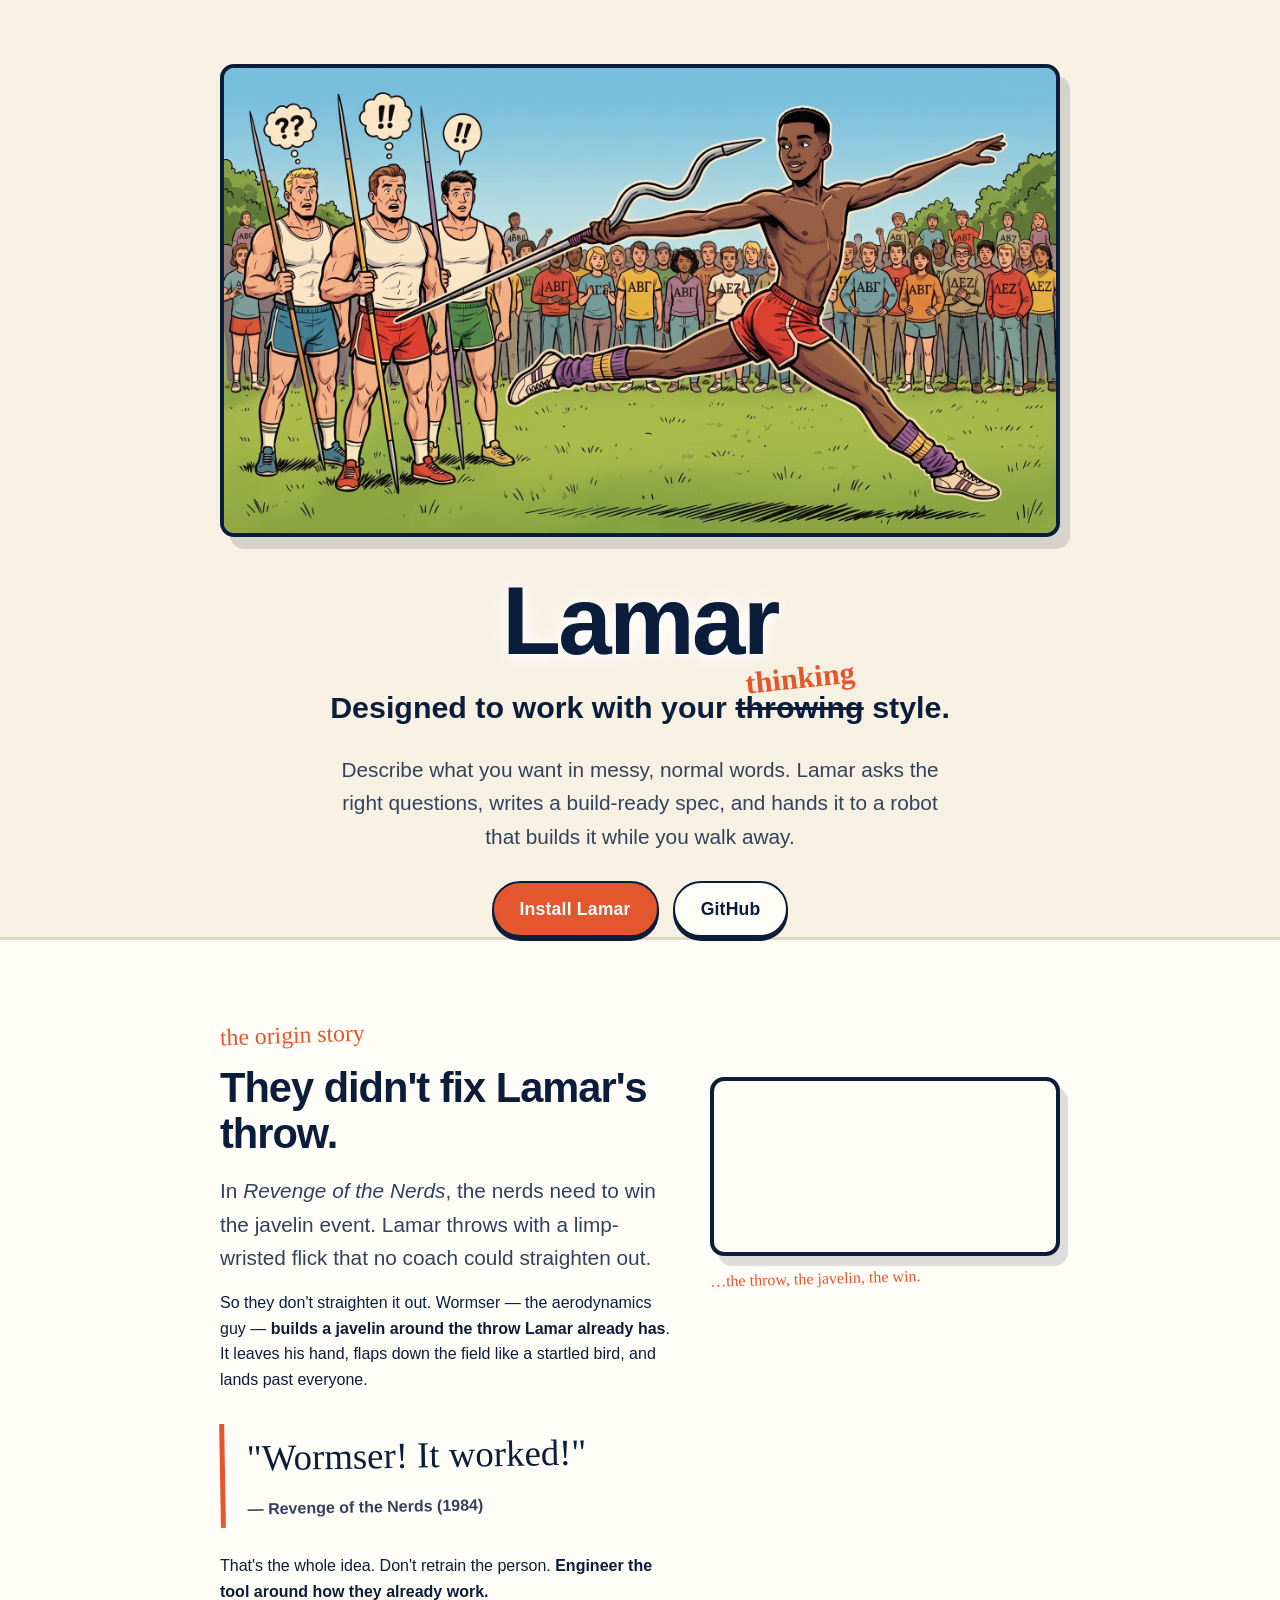
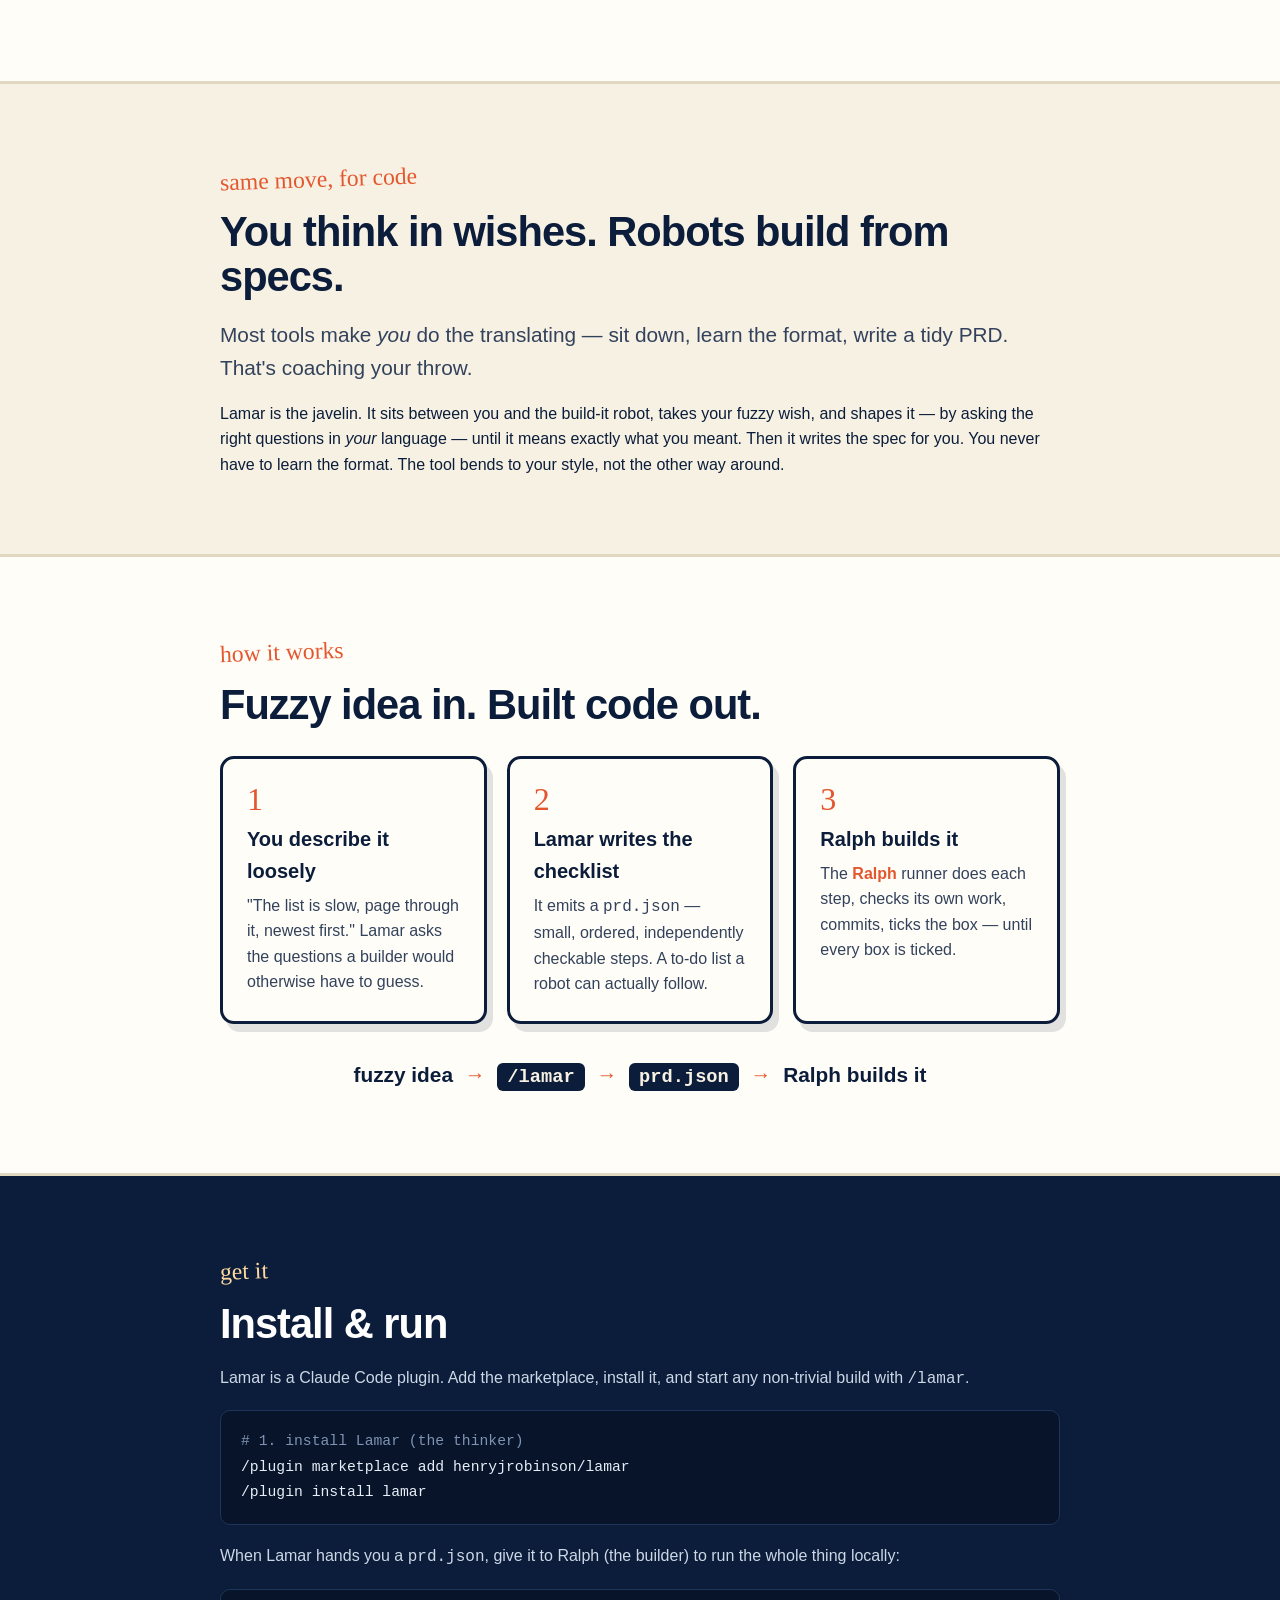
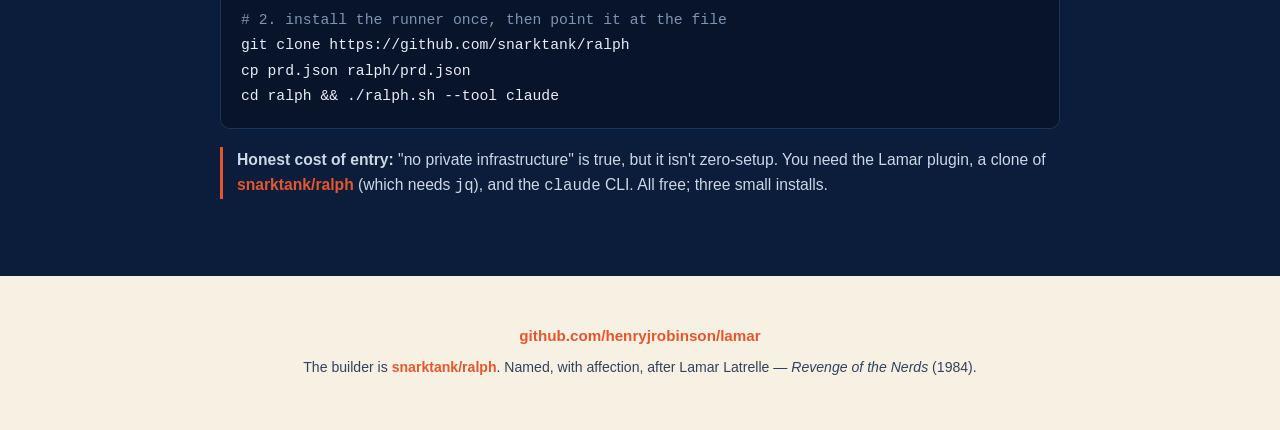
==== index.html @ 74946054 "feat: explainer site — one-page Revenge of the Nerds homage Static index.html + style.css at repo ro" ====
<!doctype html>
<html lang="en">
<head>
  <meta charset="utf-8">
  <meta name="viewport" content="width=device-width, initial-scale=1">
  <title>Lamar — designed to work with your thinking style</title>
  <meta name="description" content="Lamar is an interview-driven spec tool. It shapes the spec around how you think, then hands a build-ready prd.json to the Ralph autonomous runner. They didn't teach Lamar to throw — they built a javelin for how he already threw.">
  <link rel="icon" type="image/png" sizes="512x512" href="assets/brand/favicon-512.png">
  <link rel="icon" type="image/png" sizes="64x64" href="assets/brand/favicon-64.png">
  <meta property="og:title" content="Lamar — designed to work with your thinking style">
  <meta property="og:description" content="Fuzzy idea in, built code out. Lamar shapes the spec around how you think, then hands it to Ralph to build.">
  <meta property="og:image" content="assets/brand/repo-card-1280x640.png">
  <meta property="og:type" content="website">
  <link rel="stylesheet" href="style.css">
</head>
<body>

  <!-- ===== Hero ===== -->
  <header class="hero">
    <div class="wrap">
      <div class="hero-panel">
        <img src="assets/brand/hero-16x9-clean.png" alt="Comic illustration: a track athlete mid-leap having just thrown a javelin that bends into a wavy flight path, while baffled muscle-bound jocks look on.">
      </div>
      <div class="wordmark">Lamar</div>
      <p class="tagline">Designed to work with your
        <span class="fix"><span class="hw">thinking</span><span class="old">throwing</span></span> style.
      </p>
      <p class="lead">Describe what you want in messy, normal words. Lamar asks the right
        questions, writes a build-ready spec, and hands it to a robot that builds it while
        you walk away.</p>
      <div class="btn-row">
        <a class="btn btn-primary" href="#install">Install Lamar</a>
        <a class="btn btn-ghost" href="https://github.com/henryjrobinson/lamar">GitHub</a>
      </div>
    </div>
  </header>

  <!-- ===== The story ===== -->
  <section class="story">
    <div class="wrap">
      <span class="section-label">the origin story</span>
      <div class="story-grid">
        <div>
          <h2>They didn't fix Lamar's throw.</h2>
          <p class="lead">In <em>Revenge of the Nerds</em>, the nerds need to win the javelin
            event. Lamar throws with a limp-wristed flick that no coach could straighten out.</p>
          <p>So they don't straighten it out. Wormser — the aerodynamics guy — <strong>builds a
            javelin around the throw Lamar already has</strong>. It leaves his hand, flaps down
            the field like a startled bird, and lands past everyone.</p>
          <blockquote class="pullquote">
            "Wormser! It worked!"
            <cite>— Revenge of the Nerds (1984)</cite>
          </blockquote>
          <p>That's the whole idea. Don't retrain the person. <strong>Engineer the tool around
            how they already work.</strong></p>
        </div>
        <div>
          <div class="video-panel">
            <video src="assets/brand/promo-video.mp4" autoplay muted loop playsinline></video>
          </div>
          <span class="video-cap">…the throw, the javelin, the win.</span>
        </div>
      </div>
    </div>
  </section>

  <!-- ===== Same move, for code ===== -->
  <section>
    <div class="wrap">
      <span class="section-label">same move, for code</span>
      <h2>You think in wishes. Robots build from specs.</h2>
      <p class="lead">Most tools make <em>you</em> do the translating — sit down, learn the
        format, write a tidy PRD. That's coaching your throw.</p>
      <p>Lamar is the javelin. It sits between you and the build-it robot, takes your fuzzy
        wish, and shapes it — by asking the right questions in <em>your</em> language — until
        it means exactly what you meant. Then it writes the spec for you. You never have to
        learn the format. The tool bends to your style, not the other way around.</p>
    </div>
  </section>

  <!-- ===== How it works ===== -->
  <section class="story">
    <div class="wrap">
      <span class="section-label">how it works</span>
      <h2>Fuzzy idea in. Built code out.</h2>
      <div class="cards">
        <div class="card">
          <span class="num">1</span>
          <h3>You describe it loosely</h3>
          <p>"The list is slow, page through it, newest first." Lamar asks the questions a
            builder would otherwise have to guess.</p>
        </div>
        <div class="card">
          <span class="num">2</span>
          <h3>Lamar writes the checklist</h3>
          <p>It emits a <code>prd.json</code> — small, ordered, independently checkable steps.
            A to-do list a robot can actually follow.</p>
        </div>
        <div class="card">
          <span class="num">3</span>
          <h3>Ralph builds it</h3>
          <p>The <a href="https://github.com/snarktank/ralph">Ralph</a> runner does each step,
            checks its own work, commits, ticks the box — until every box is ticked.</p>
        </div>
      </div>
      <p class="flow">
        fuzzy idea <span class="arrow">→</span> <code>/lamar</code>
        <span class="arrow">→</span> <code>prd.json</code>
        <span class="arrow">→</span> Ralph builds it
      </p>
    </div>
  </section>

  <!-- ===== Install ===== -->
  <section class="install" id="install">
    <div class="wrap">
      <span class="section-label">get it</span>
      <h2>Install &amp; run</h2>
      <p>Lamar is a Claude Code plugin. Add the marketplace, install it, and start any
        non-trivial build with <code>/lamar</code>.</p>
      <pre><code><span class="cmt"># 1. install Lamar (the thinker)</span>
/plugin marketplace add henryjrobinson/lamar
/plugin install lamar</code></pre>
      <p>When Lamar hands you a <code>prd.json</code>, give it to Ralph (the builder) to run
        the whole thing locally:</p>
      <pre><code><span class="cmt"># 2. install the runner once, then point it at the file</span>
git clone https://github.com/snarktank/ralph
cp prd.json ralph/prd.json
cd ralph &amp;&amp; ./ralph.sh --tool claude</code></pre>
      <p class="cost"><strong>Honest cost of entry:</strong> "no private infrastructure" is
        true, but it isn't zero-setup. You need the Lamar plugin, a clone of
        <a href="https://github.com/snarktank/ralph">snarktank/ralph</a> (which needs
        <code>jq</code>), and the <code>claude</code> CLI. All free; three small installs.</p>
    </div>
  </section>

  <!-- ===== Footer ===== -->
  <footer>
    <div class="wrap">
      <p><a href="https://github.com/henryjrobinson/lamar">github.com/henryjrobinson/lamar</a></p>
      <p class="small">The builder is <a href="https://github.com/snarktank/ralph">snarktank/ralph</a>.
        Named, with affection, after Lamar Latrelle — <em>Revenge of the Nerds</em> (1984).</p>
    </div>
  </footer>

</body>
</html>
---- style.css ----
/* Lamar explainer site — brand palette from assets/brand/BRAND.md + brand-card.html */

:root {
  --ink: #0b1d3a;            /* navy wordmark/text */
  --ink-soft: #33425c;
  --paper: #f7f1e3;          /* comic-paper cream */
  --paper-2: #fffdf7;        /* card surface */
  --accent: #e4572e;         /* comic red-orange — CTAs, links */
  --accent-dark: #c1431f;
  --line: #e2d8c2;
  --halo: 0 2px 16px rgba(255, 255, 255, .95), 0 1px 0 #fff, 0 0 22px rgba(255, 255, 255, .9);
  --hand: "Bradley Hand", "Marker Felt", "Noteworthy", cursive;
  --sans: "Helvetica Neue", Arial, sans-serif;
  --maxw: 880px;
}

*, *::before, *::after { margin: 0; padding: 0; box-sizing: border-box; }

html { scroll-behavior: smooth; }

body {
  font-family: var(--sans);
  font-size: 16px;
  line-height: 1.6;
  color: var(--ink);
  background: var(--paper);
  -webkit-font-smoothing: antialiased;
}

.wrap { width: 100%; max-width: var(--maxw); margin: 0 auto; padding: 0 20px; }

a { color: var(--accent); text-decoration: none; font-weight: 600; }
a:hover { color: var(--accent-dark); text-decoration: underline; }

/* ---- Buttons ---- */
.btn {
  display: inline-flex;
  align-items: center;
  justify-content: center;
  min-height: 48px;
  padding: 12px 26px;
  border-radius: 999px;
  font-weight: 800;
  font-size: clamp(1rem, 0.95rem + 0.3vw, 1.1rem);
  letter-spacing: .2px;
  text-decoration: none;
  border: 2.5px solid var(--ink);
  transition: transform .08s ease, box-shadow .12s ease;
}
.btn:hover { text-decoration: none; transform: translateY(-2px); }
.btn-primary { background: var(--accent); color: #fff; box-shadow: 0 4px 0 var(--ink); }
.btn-primary:hover { color: #fff; box-shadow: 0 6px 0 var(--ink); }
.btn-ghost { background: var(--paper-2); color: var(--ink); box-shadow: 0 4px 0 var(--ink); }
.btn-ghost:hover { color: var(--ink); box-shadow: 0 6px 0 var(--ink); }
.btn-row { display: flex; flex-wrap: wrap; gap: 14px; justify-content: center; }

/* ---- Section rhythm ---- */
section { padding: clamp(48px, 6vw, 88px) 0; }
.section-label {
  font-family: var(--hand);
  font-size: clamp(1.1rem, 1rem + 0.6vw, 1.5rem);
  color: var(--accent);
  transform: rotate(-2deg);
  display: inline-block;
  margin-bottom: 10px;
}
h2 {
  font-size: clamp(1.7rem, 1.3rem + 2vw, 2.6rem);
  font-weight: 800;
  letter-spacing: -1px;
  line-height: 1.1;
  margin-bottom: 18px;
}
p.lead { font-size: clamp(1.05rem, 1rem + 0.5vw, 1.3rem); color: var(--ink-soft); }
section p + p { margin-top: 1em; }

/* ---- Hero ---- */
.hero { text-align: center; padding-top: clamp(36px, 5vw, 64px); }
.hero-panel {
  border: 4px solid var(--ink);
  border-radius: 14px;
  overflow: hidden;
  box-shadow: 10px 12px 0 rgba(11, 29, 58, .14);
  background: #cfe3c6;
  margin-bottom: clamp(22px, 3vw, 36px);
}
.hero-panel img { display: block; width: 100%; height: auto; }
.wordmark {
  font-size: clamp(3.2rem, 2rem + 9vw, 6rem);
  font-weight: 800;
  letter-spacing: -2.5px;
  line-height: 1;
  color: var(--ink);
  text-shadow: var(--halo);
}
.tagline {
  font-size: clamp(1.15rem, 1rem + 1.4vw, 1.9rem);
  font-weight: 600;
  margin-top: 14px;
}
.fix { position: relative; display: inline-block; }
.fix .old { text-decoration: line-through; text-decoration-thickness: 3px; text-decoration-color: var(--ink); }
.fix .hw {
  position: absolute; left: 50%; top: -0.95em;
  transform: translateX(-50%) rotate(-6deg);
  font-family: var(--hand); font-weight: 700; white-space: nowrap; color: var(--accent);
}
.hero .lead { max-width: 620px; margin: 22px auto 28px; }

/* ---- The story ---- */
.story { background: var(--paper-2); border-top: 3px solid var(--line); border-bottom: 3px solid var(--line); }
.pullquote {
  font-family: var(--hand);
  font-size: clamp(1.4rem, 1.1rem + 1.8vw, 2.3rem);
  color: var(--ink);
  border-left: 5px solid var(--accent);
  padding: 6px 0 6px 22px;
  margin: 28px 0;
  transform: rotate(-1deg);
}
.pullquote cite { display: block; font-family: var(--sans); font-style: normal; font-size: 1rem; color: var(--ink-soft); margin-top: 8px; font-weight: 600; }
.video-panel {
  border: 4px solid var(--ink);
  border-radius: 14px;
  overflow: hidden;
  box-shadow: 8px 10px 0 rgba(11, 29, 58, .14);
  margin-top: 12px;
  max-width: 620px;
}
.video-panel video { display: block; width: 100%; height: auto; }
.video-cap { font-family: var(--hand); color: var(--accent); margin-top: 10px; transform: rotate(-1.5deg); display: inline-block; }

/* ---- How it works ---- */
.cards { display: grid; grid-template-columns: 1fr; gap: 20px; margin-top: 28px; }
.card {
  background: var(--paper-2);
  border: 3px solid var(--ink);
  border-radius: 14px;
  padding: 24px;
  box-shadow: 6px 8px 0 rgba(11, 29, 58, .12);
}
.card .num {
  font-family: var(--hand); font-size: 2rem; color: var(--accent); line-height: 1; display: block; margin-bottom: 8px;
}
.card h3 { font-size: 1.25rem; font-weight: 800; margin-bottom: 6px; }
.card p { color: var(--ink-soft); }
.flow {
  text-align: center; font-weight: 800; color: var(--ink);
  font-size: clamp(1rem, 0.9rem + 0.7vw, 1.3rem); margin-top: 30px; line-height: 2;
}
.flow code { background: var(--ink); color: var(--paper); padding: 3px 10px; border-radius: 6px; font-size: .9em; }
.flow .arrow { color: var(--accent); padding: 0 6px; }

/* ---- Install ---- */
.install { background: var(--ink); color: var(--paper); }
.install .section-label { color: #ffd9a0; }
.install h2 { color: #fff; }
.install p { color: #cdd7e6; }
pre {
  background: #07142a;
  border: 1px solid #1d3559;
  border-radius: 10px;
  padding: 18px 20px;
  overflow-x: auto;
  margin: 18px 0;
}
pre code { font-family: ui-monospace, "SF Mono", Menlo, Consolas, monospace; font-size: .92rem; color: #e8eef7; line-height: 1.7; }
.cmt { color: #7f93b3; }
.cost { font-size: .98rem; color: #aebbcf; border-left: 3px solid var(--accent); padding-left: 14px; margin-top: 8px; }

/* ---- Footer ---- */
footer { text-align: center; padding: 48px 0 60px; color: var(--ink-soft); font-size: .95rem; }
footer .small { margin-top: 8px; font-size: .88rem; }

/* ---- Tablet+ ---- */
@media (min-width: 720px) {
  .cards { grid-template-columns: repeat(3, 1fr); }
  .story-grid { display: grid; grid-template-columns: 1.3fr 1fr; gap: 36px; align-items: start; }
}
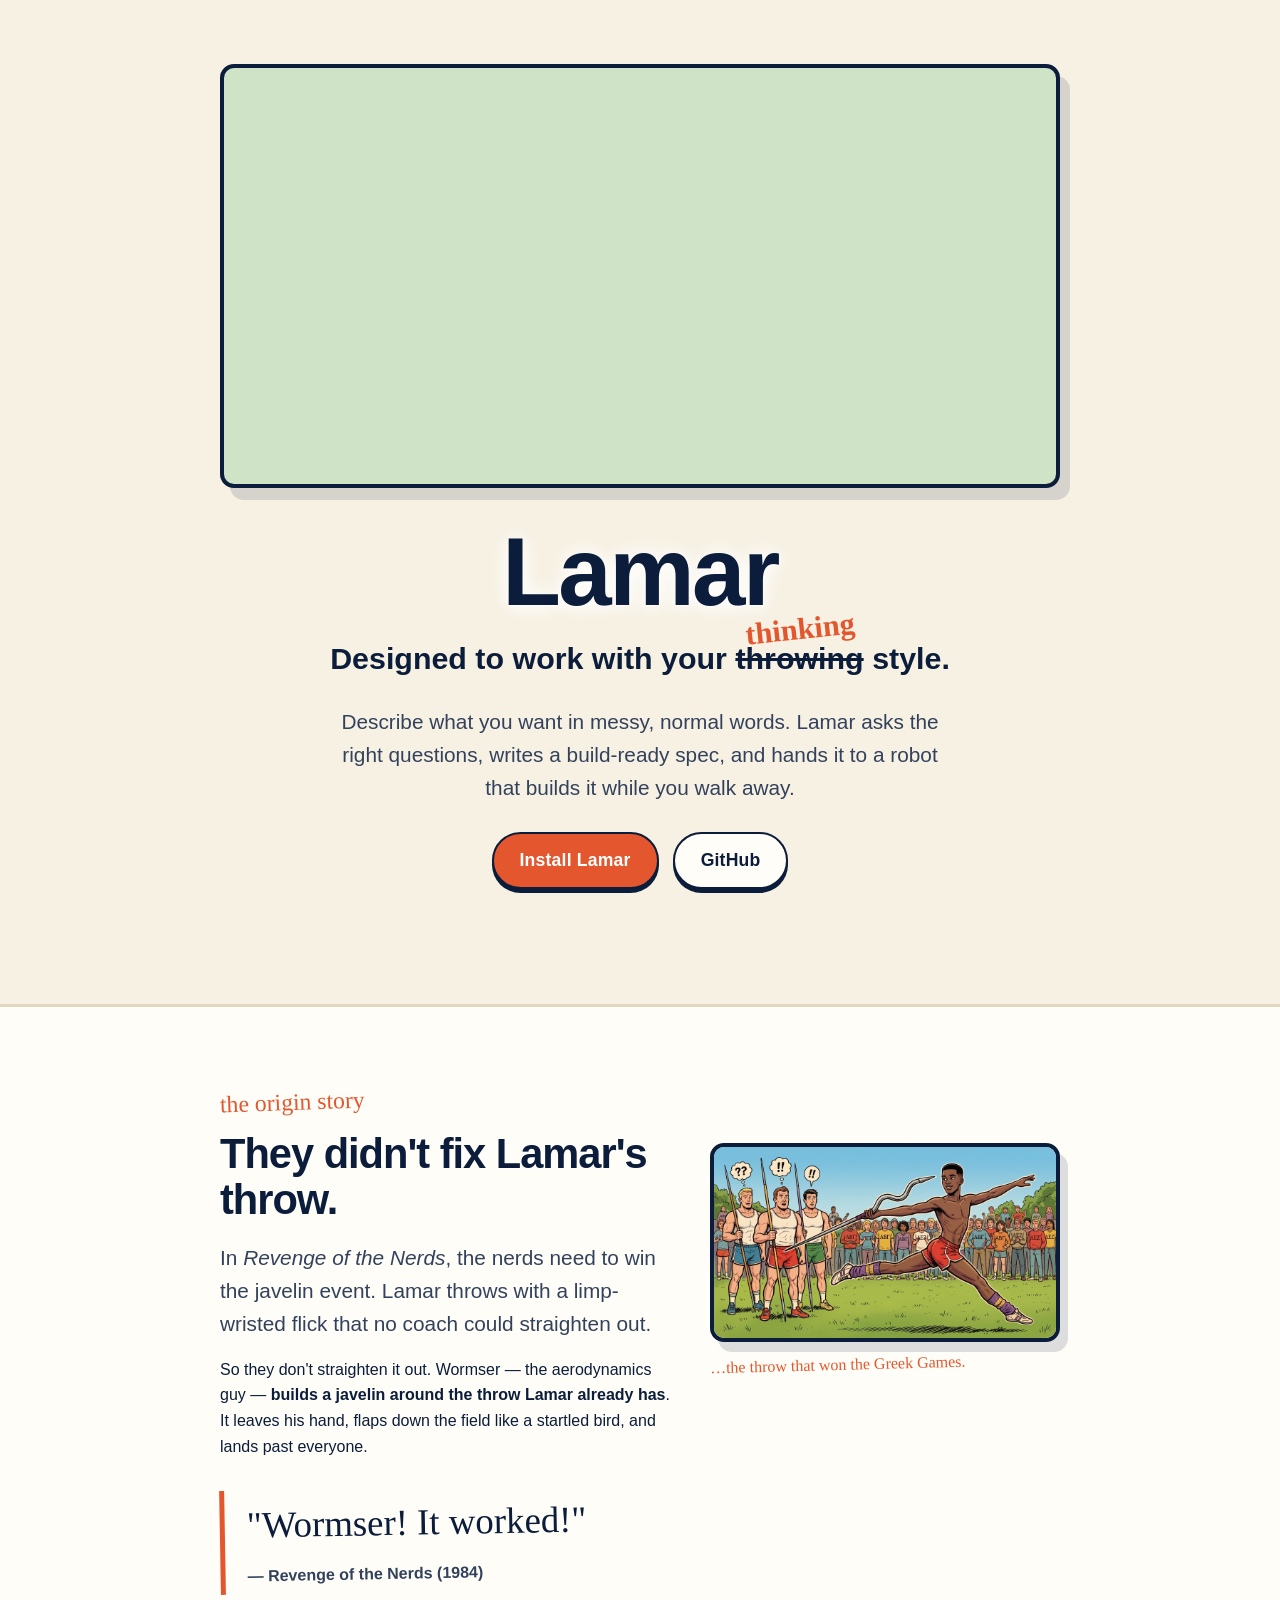
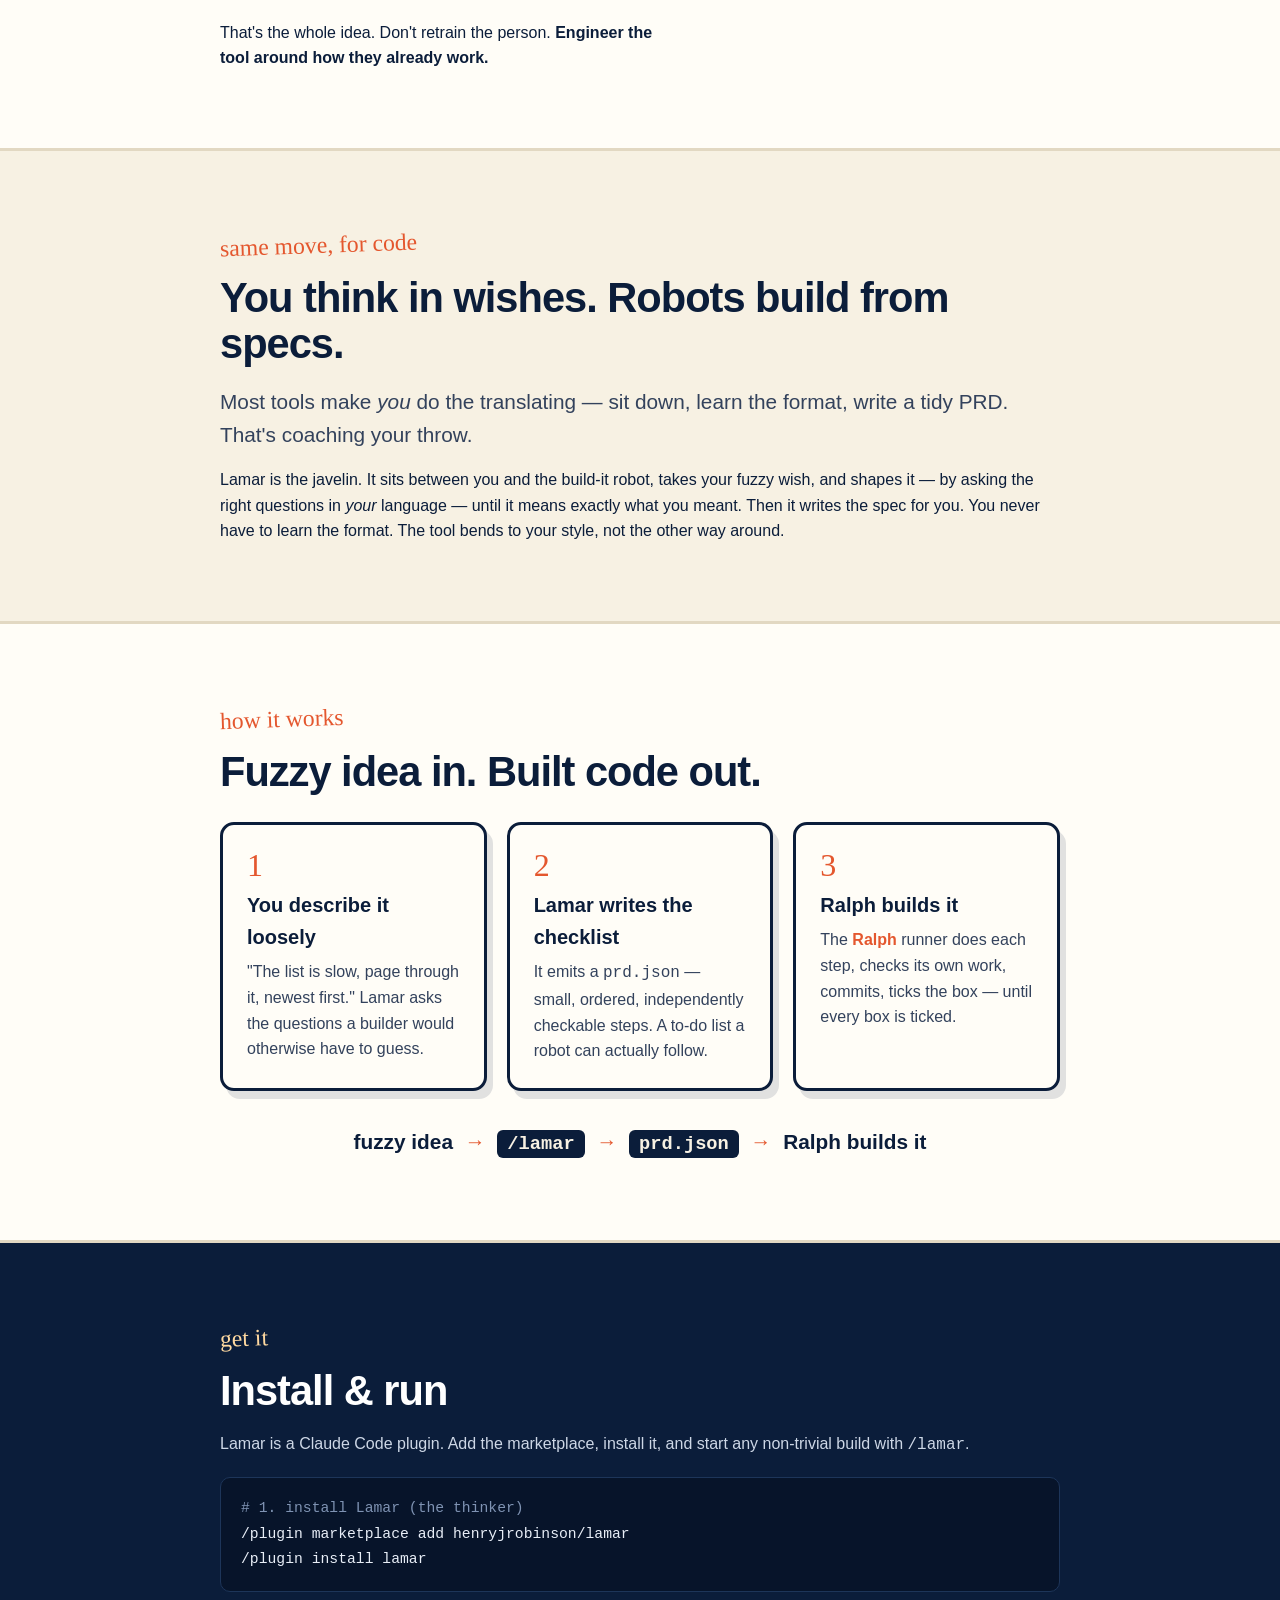
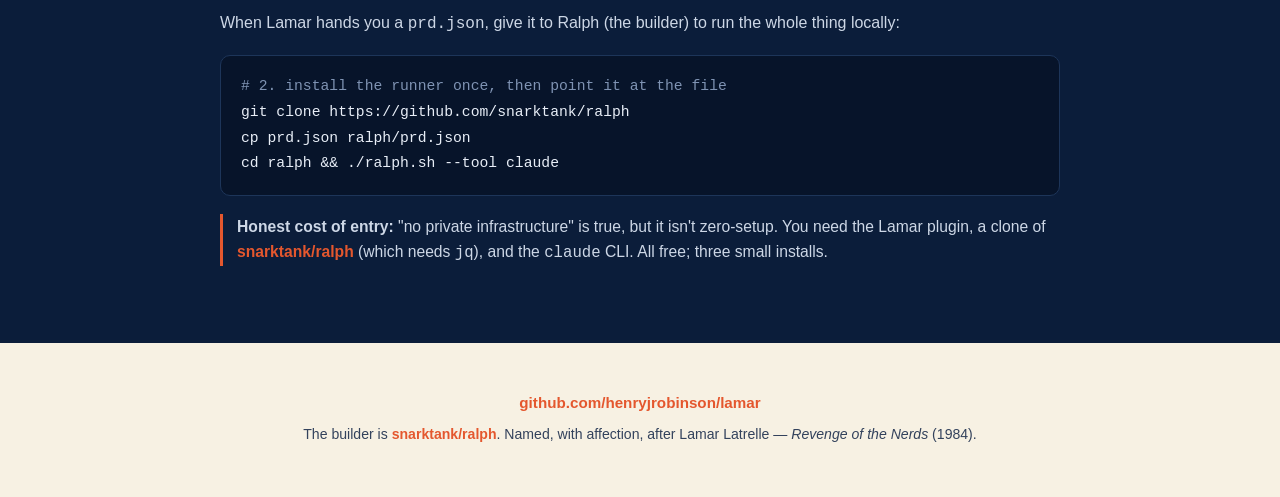
==== commit 89e0751a: "feat(site): promo video as hero; comic moves to story; more hero spacing Per feedback: make the prom" ====
--- a/index.html
+++ b/index.html
@@ -19,7 +19,8 @@
   <header class="hero">
     <div class="wrap">
       <div class="hero-panel">
-        <img src="assets/brand/hero-16x9-clean.png" alt="Comic illustration: a track athlete mid-leap having just thrown a javelin that bends into a wavy flight path, while baffled muscle-bound jocks look on.">
+        <video src="assets/brand/promo-video.mp4" autoplay muted loop playsinline
+               aria-label="Lamar promo: a javelin engineered around the throw, flapping down the field to win."></video>
       </div>
       <div class="wordmark">Lamar</div>
       <p class="tagline">Designed to work with your
@@ -56,9 +57,9 @@
         </div>
         <div>
           <div class="video-panel">
-            <video src="assets/brand/promo-video.mp4" autoplay muted loop playsinline></video>
+            <img src="assets/brand/hero-16x9-clean.png" alt="Comic illustration: a track athlete mid-leap having just thrown a javelin that bends into a wavy flight path, while baffled muscle-bound jocks look on.">
           </div>
-          <span class="video-cap">…the throw, the javelin, the win.</span>
+          <span class="video-cap">…the throw that won the Greek Games.</span>
         </div>
       </div>
     </div>
--- a/style.css
+++ b/style.css
@@ -75,7 +75,7 @@
 section p + p { margin-top: 1em; }
 
 /* ---- Hero ---- */
-.hero { text-align: center; padding-top: clamp(36px, 5vw, 64px); }
+.hero { text-align: center; padding-top: clamp(36px, 5vw, 64px); padding-bottom: clamp(64px, 9vw, 116px); }
 .hero-panel {
   border: 4px solid var(--ink);
   border-radius: 14px;
@@ -84,7 +84,7 @@
   background: #cfe3c6;
   margin-bottom: clamp(22px, 3vw, 36px);
 }
-.hero-panel img { display: block; width: 100%; height: auto; }
+.hero-panel img, .hero-panel video { display: block; width: 100%; height: auto; }
 .wordmark {
   font-size: clamp(3.2rem, 2rem + 9vw, 6rem);
   font-weight: 800;
@@ -127,7 +127,7 @@
   margin-top: 12px;
   max-width: 620px;
 }
-.video-panel video { display: block; width: 100%; height: auto; }
+.video-panel video, .video-panel img { display: block; width: 100%; height: auto; }
 .video-cap { font-family: var(--hand); color: var(--accent); margin-top: 10px; transform: rotate(-1.5deg); display: inline-block; }
 
 /* ---- How it works ---- */
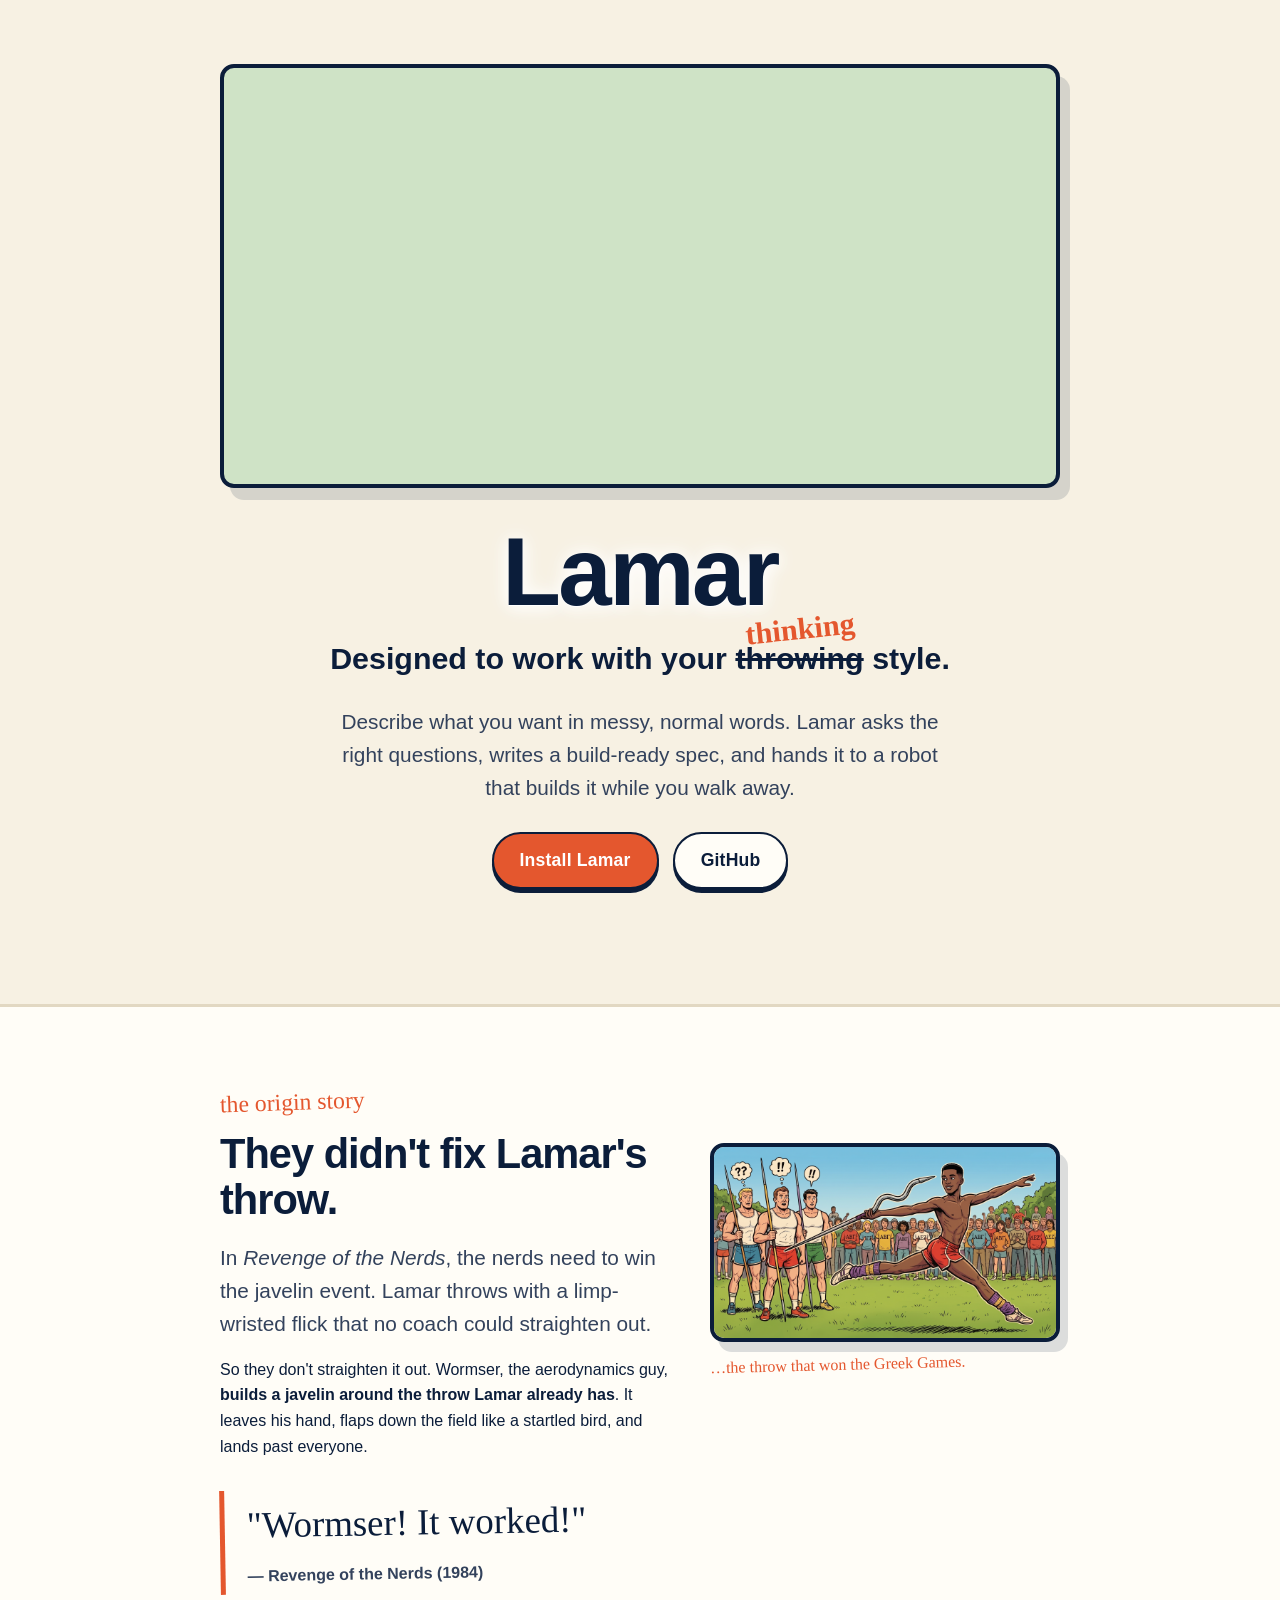
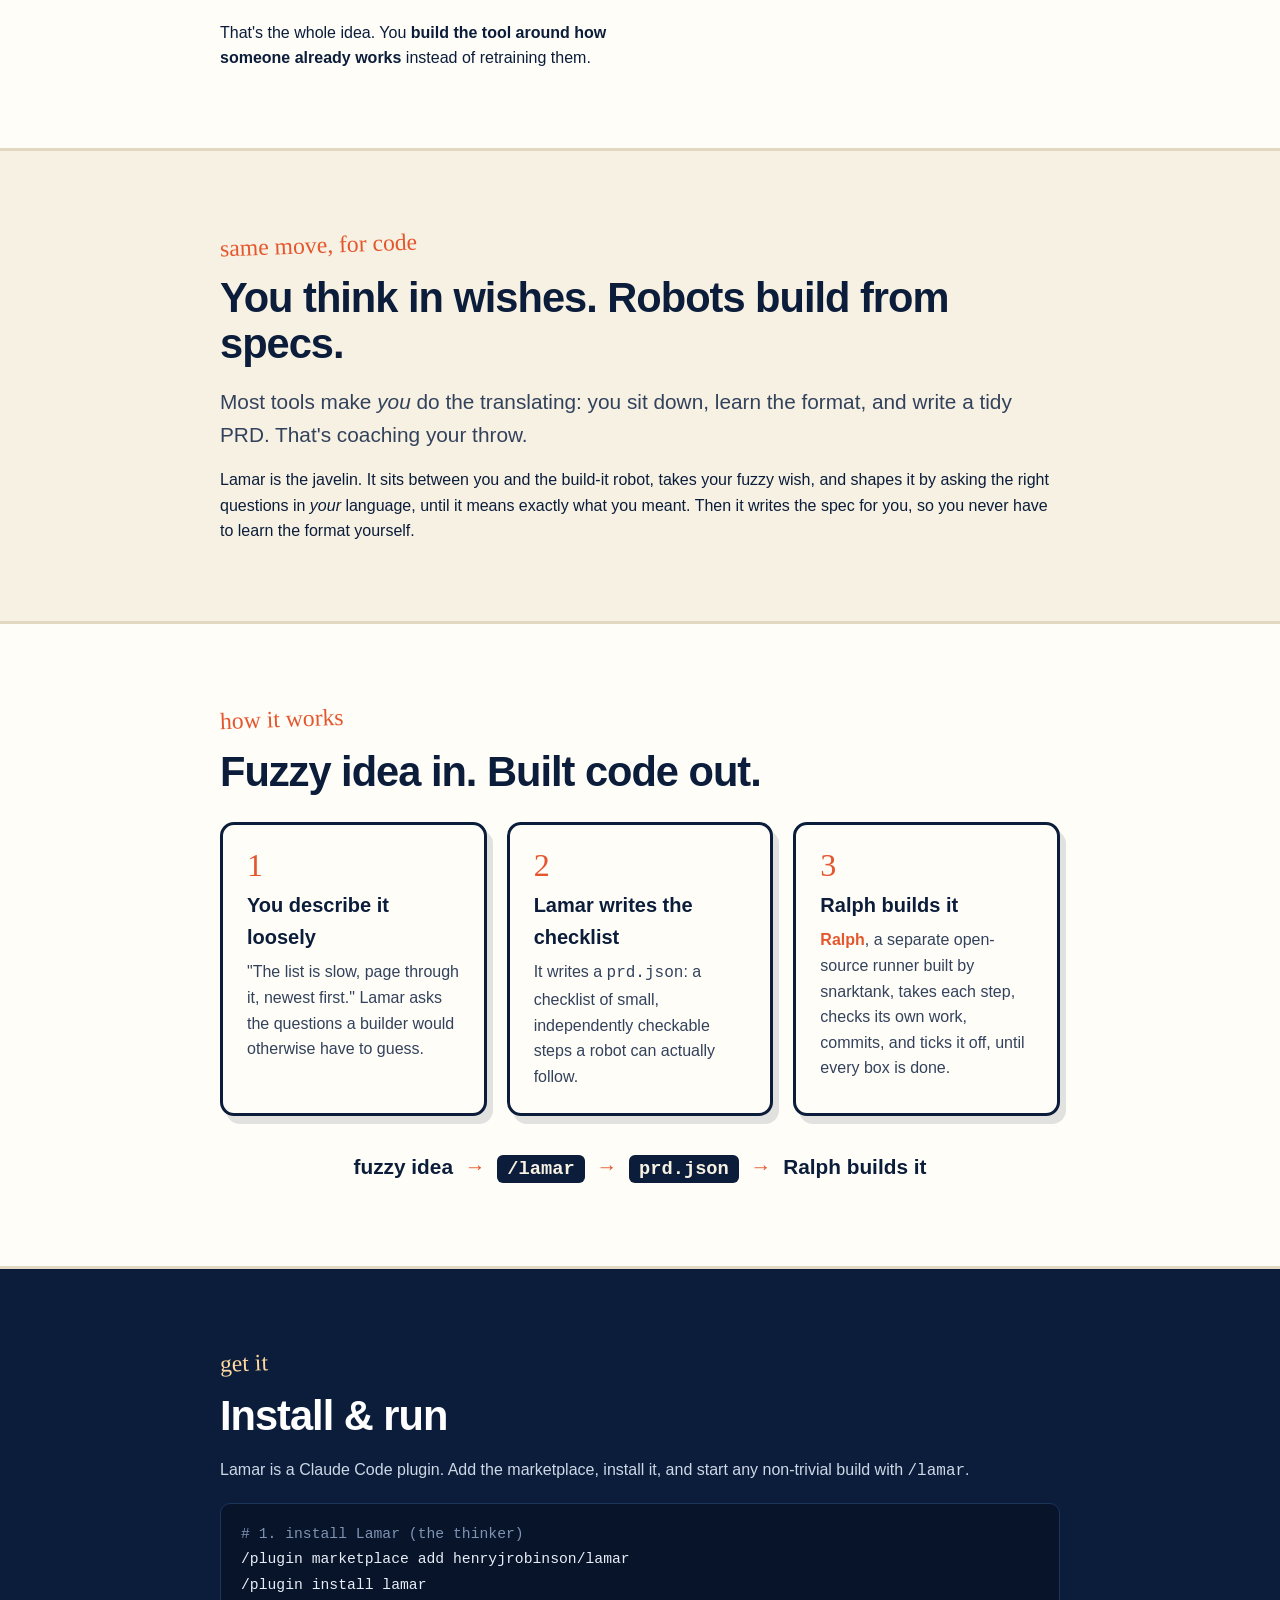
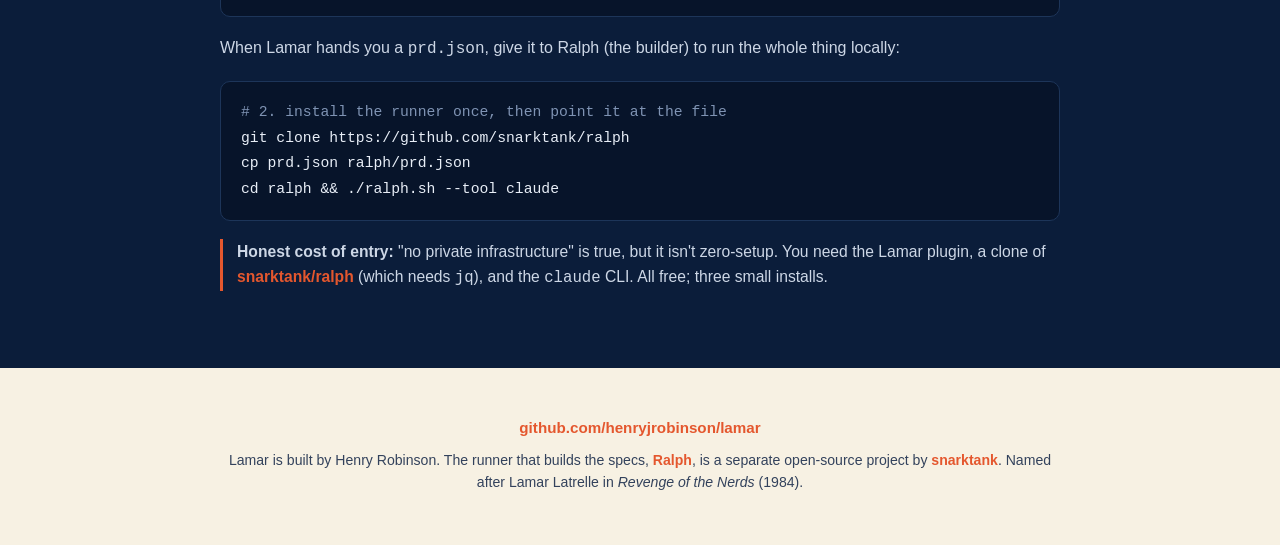
==== commit 0fcc4f94: "copy: stop-slop + humanize pass; clarify Ralph attribution Remove subjectless imperative fragments, " ====
--- a/index.html
+++ b/index.html
@@ -45,15 +45,15 @@
           <h2>They didn't fix Lamar's throw.</h2>
           <p class="lead">In <em>Revenge of the Nerds</em>, the nerds need to win the javelin
             event. Lamar throws with a limp-wristed flick that no coach could straighten out.</p>
-          <p>So they don't straighten it out. Wormser — the aerodynamics guy — <strong>builds a
+          <p>So they don't straighten it out. Wormser, the aerodynamics guy, <strong>builds a
             javelin around the throw Lamar already has</strong>. It leaves his hand, flaps down
             the field like a startled bird, and lands past everyone.</p>
           <blockquote class="pullquote">
             "Wormser! It worked!"
             <cite>— Revenge of the Nerds (1984)</cite>
           </blockquote>
-          <p>That's the whole idea. Don't retrain the person. <strong>Engineer the tool around
-            how they already work.</strong></p>
+          <p>That's the whole idea. You <strong>build the tool around how someone already
+            works</strong> instead of retraining them.</p>
         </div>
         <div>
           <div class="video-panel">
@@ -70,12 +70,12 @@
     <div class="wrap">
       <span class="section-label">same move, for code</span>
       <h2>You think in wishes. Robots build from specs.</h2>
-      <p class="lead">Most tools make <em>you</em> do the translating — sit down, learn the
-        format, write a tidy PRD. That's coaching your throw.</p>
+      <p class="lead">Most tools make <em>you</em> do the translating: you sit down, learn the
+        format, and write a tidy PRD. That's coaching your throw.</p>
       <p>Lamar is the javelin. It sits between you and the build-it robot, takes your fuzzy
-        wish, and shapes it — by asking the right questions in <em>your</em> language — until
-        it means exactly what you meant. Then it writes the spec for you. You never have to
-        learn the format. The tool bends to your style, not the other way around.</p>
+        wish, and shapes it by asking the right questions in <em>your</em> language, until
+        it means exactly what you meant. Then it writes the spec for you, so you never have to
+        learn the format yourself.</p>
     </div>
   </section>
 
@@ -94,14 +94,15 @@
         <div class="card">
           <span class="num">2</span>
           <h3>Lamar writes the checklist</h3>
-          <p>It emits a <code>prd.json</code> — small, ordered, independently checkable steps.
-            A to-do list a robot can actually follow.</p>
+          <p>It writes a <code>prd.json</code>: a checklist of small, independently checkable
+            steps a robot can actually follow.</p>
         </div>
         <div class="card">
           <span class="num">3</span>
           <h3>Ralph builds it</h3>
-          <p>The <a href="https://github.com/snarktank/ralph">Ralph</a> runner does each step,
-            checks its own work, commits, ticks the box — until every box is ticked.</p>
+          <p><a href="https://github.com/snarktank/ralph">Ralph</a>, a separate open-source
+            runner built by snarktank, takes each step, checks its own work, commits, and ticks
+            it off, until every box is done.</p>
         </div>
       </div>
       <p class="flow">
@@ -139,8 +140,10 @@
   <footer>
     <div class="wrap">
       <p><a href="https://github.com/henryjrobinson/lamar">github.com/henryjrobinson/lamar</a></p>
-      <p class="small">The builder is <a href="https://github.com/snarktank/ralph">snarktank/ralph</a>.
-        Named, with affection, after Lamar Latrelle — <em>Revenge of the Nerds</em> (1984).</p>
+      <p class="small">Lamar is built by Henry Robinson. The runner that builds the specs,
+        <a href="https://github.com/snarktank/ralph">Ralph</a>, is a separate open-source
+        project by <a href="https://github.com/snarktank/ralph">snarktank</a>. Named after
+        Lamar Latrelle in <em>Revenge of the Nerds</em> (1984).</p>
     </div>
   </footer>
 
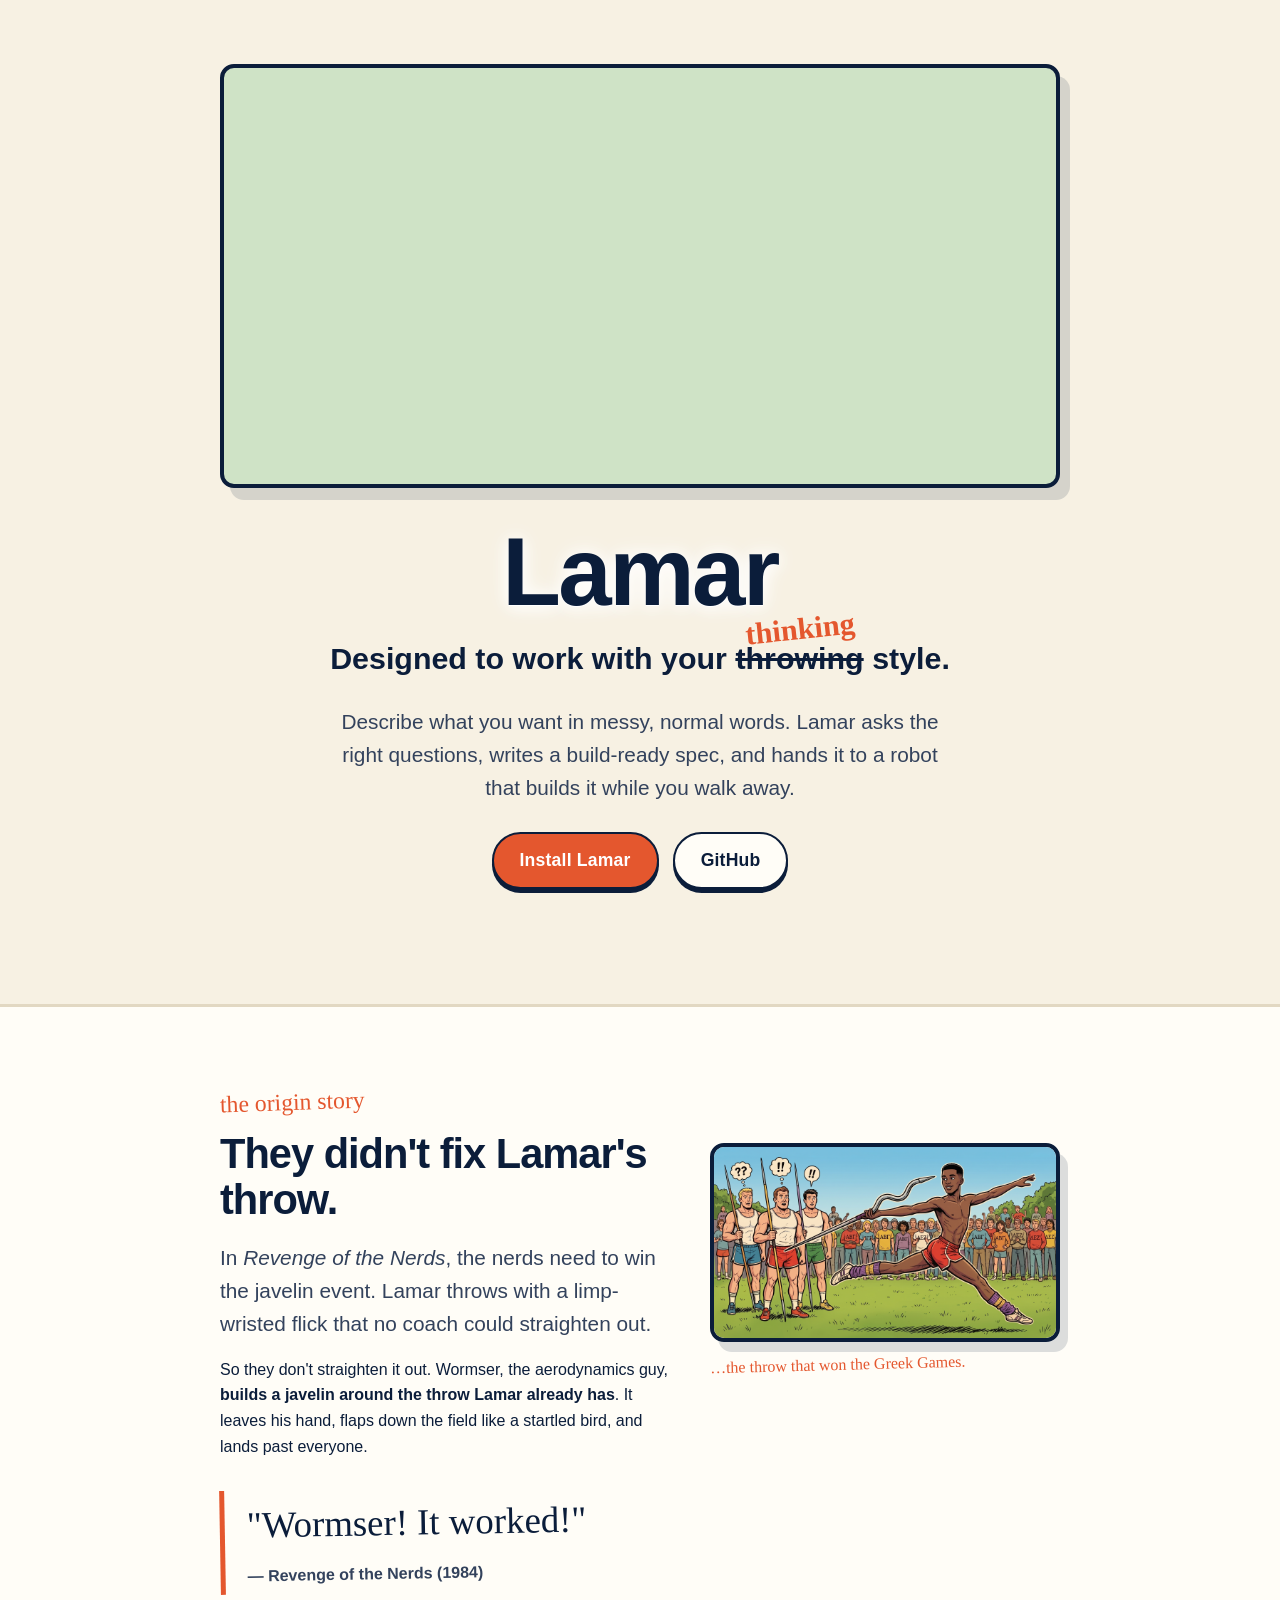
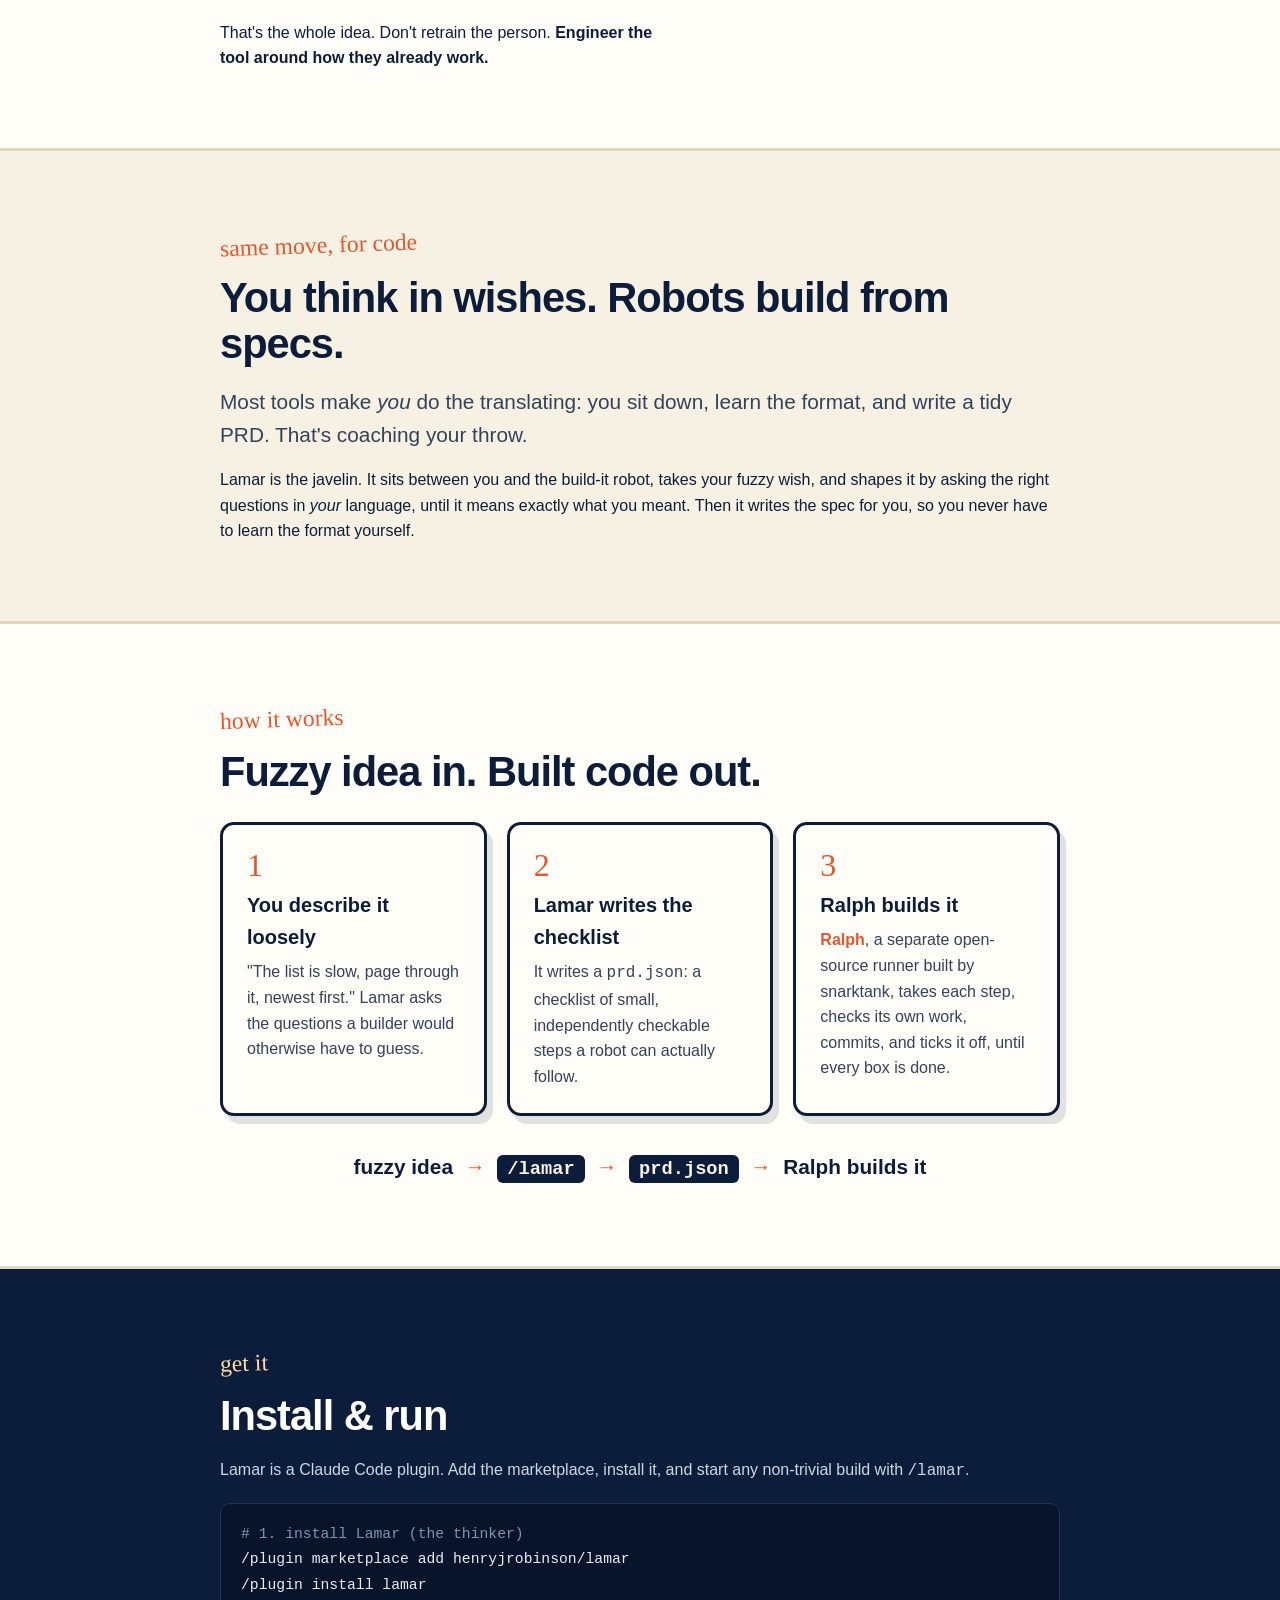
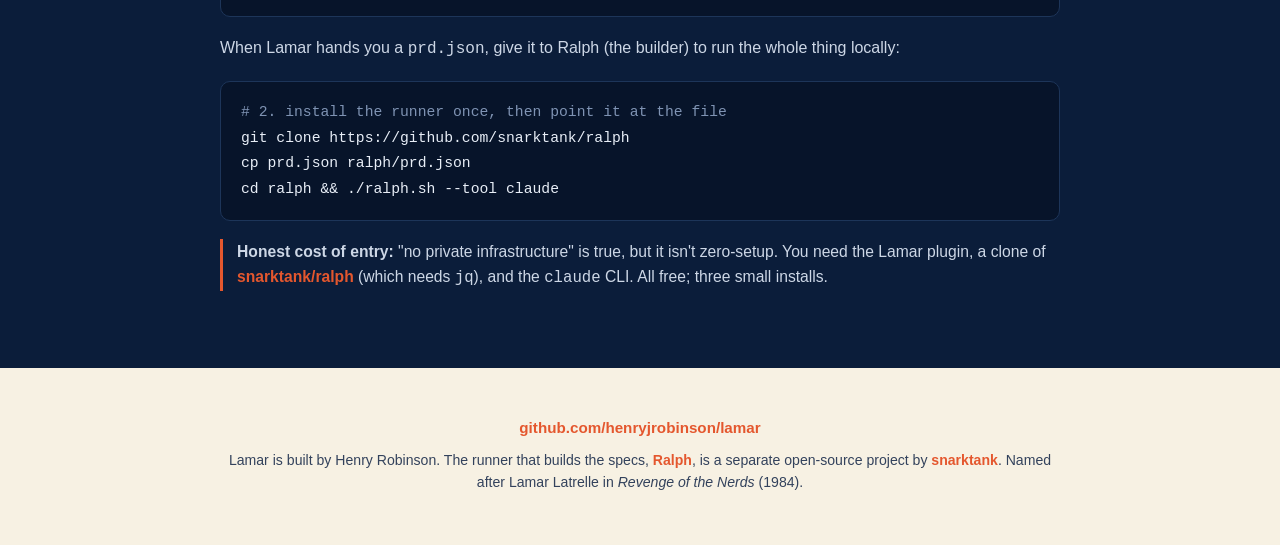
==== commit ddf94c2d: "copy: revert the subjectless-fragment rewrite — original read better" ====
--- a/index.html
+++ b/index.html
@@ -52,8 +52,8 @@
             "Wormser! It worked!"
             <cite>— Revenge of the Nerds (1984)</cite>
           </blockquote>
-          <p>That's the whole idea. You <strong>build the tool around how someone already
-            works</strong> instead of retraining them.</p>
+          <p>That's the whole idea. Don't retrain the person. <strong>Engineer the tool around
+            how they already work.</strong></p>
         </div>
         <div>
           <div class="video-panel">
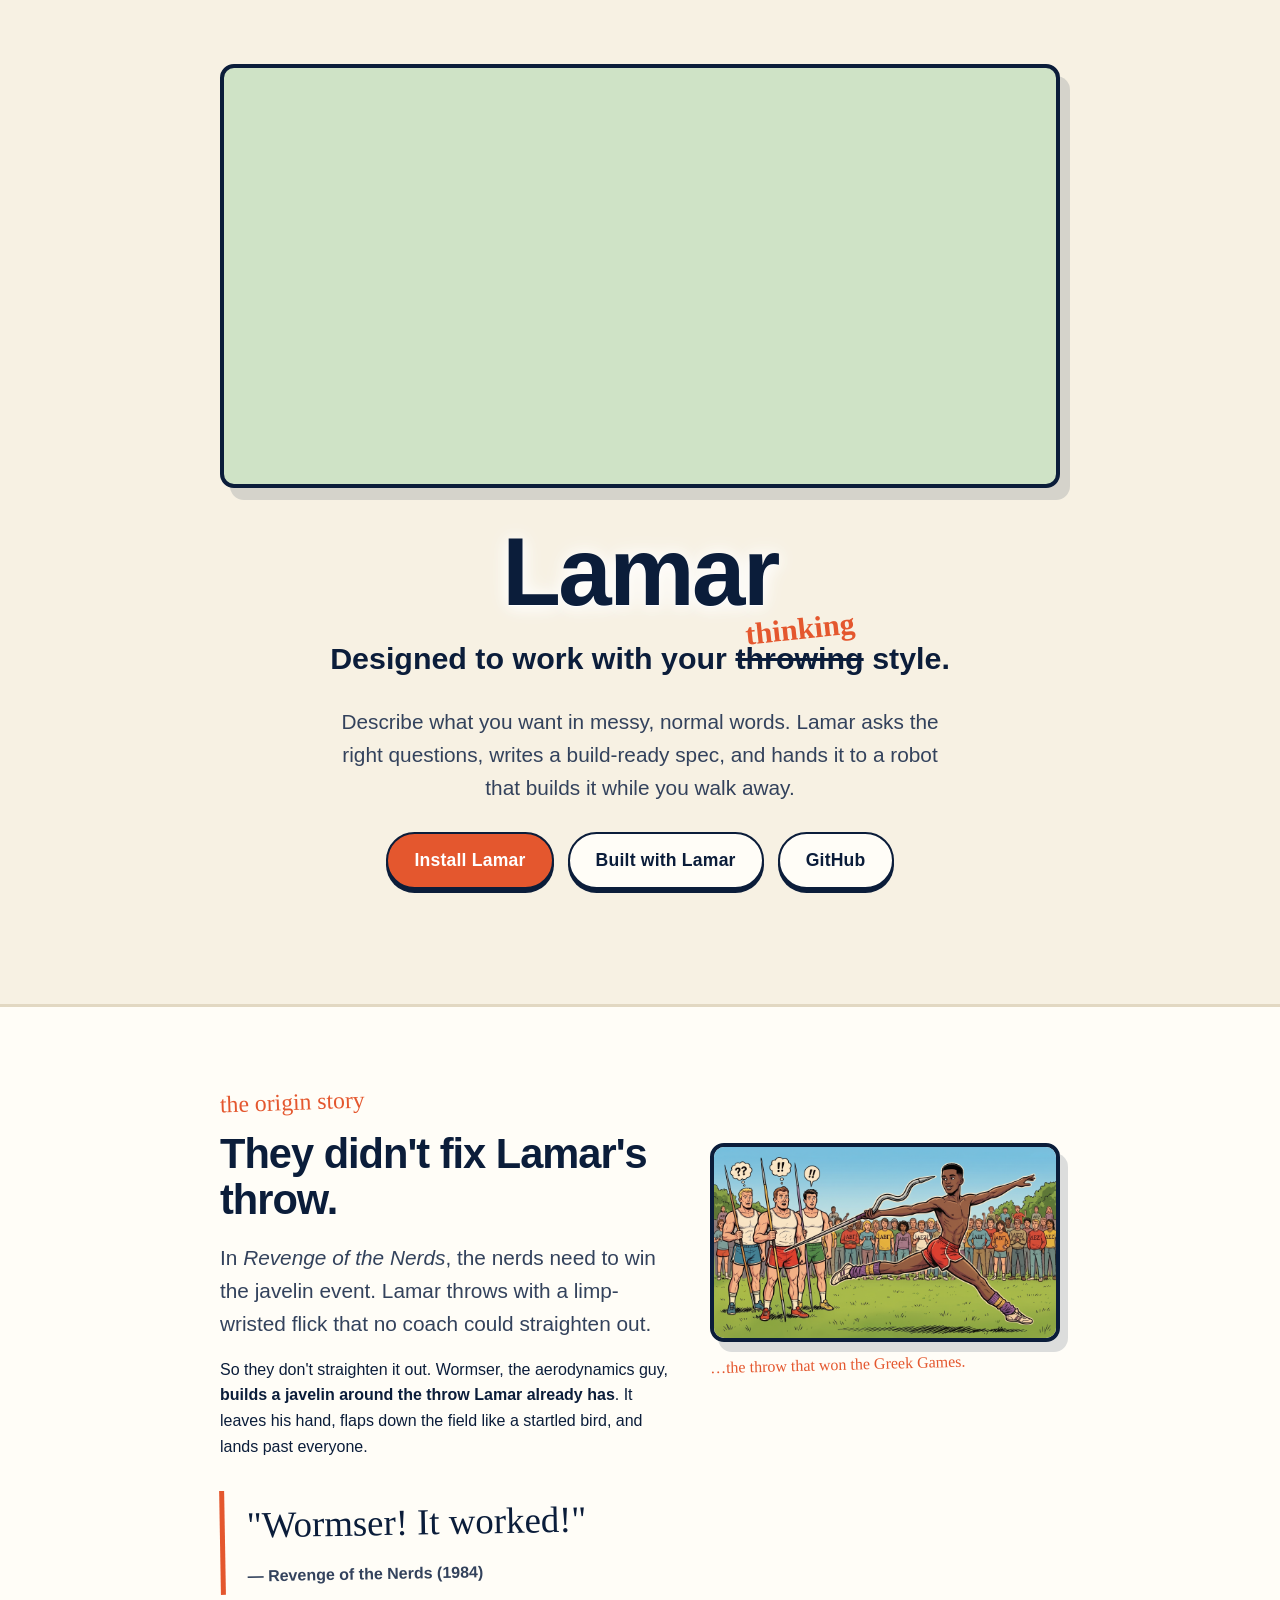
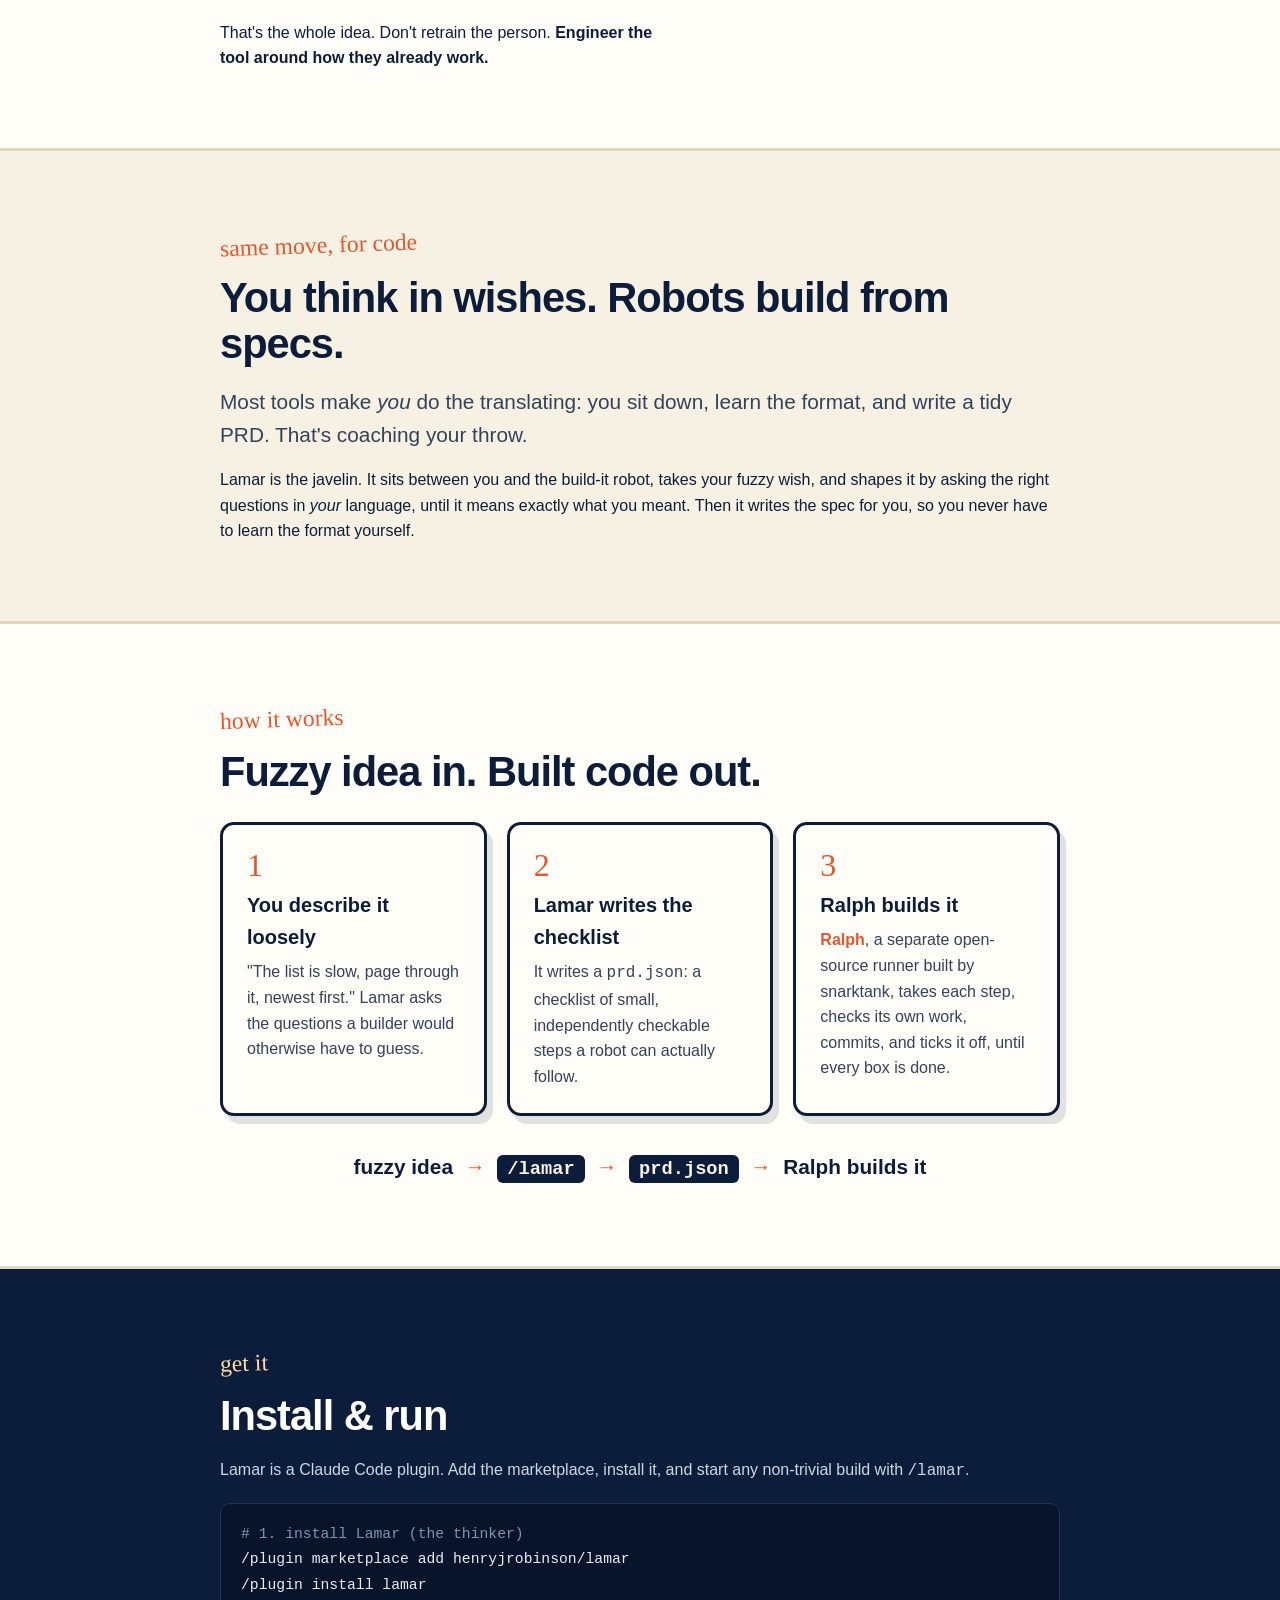
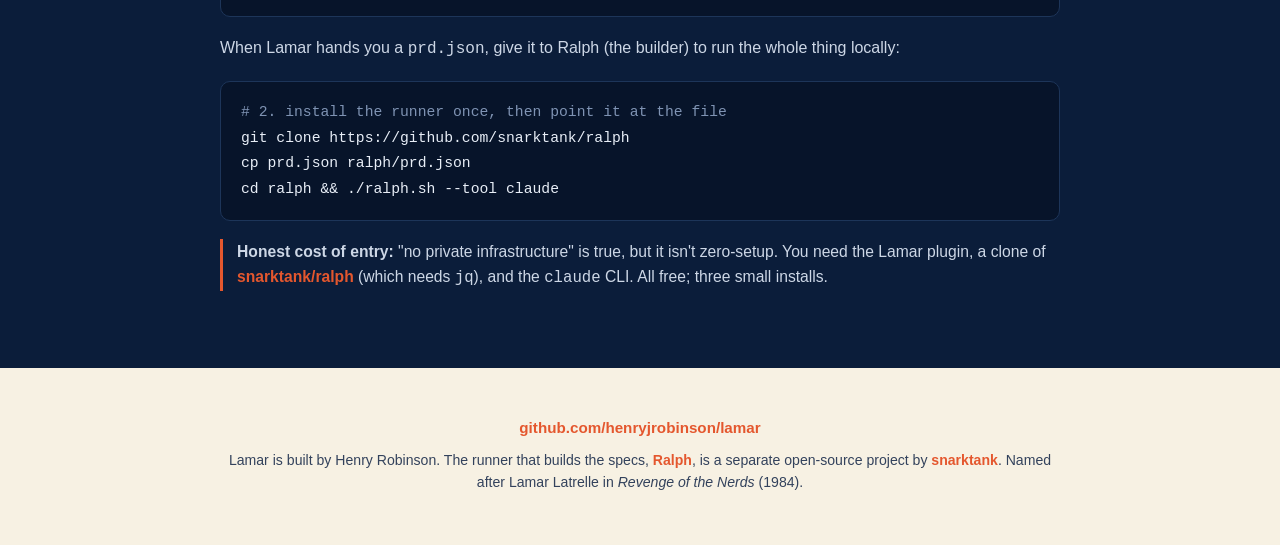
==== commit ce2c968a: "feat: add 'Built with Lamar' showcase page (corruption-o-bot)" ====
--- a/index.html
+++ b/index.html
@@ -31,6 +31,7 @@
         you walk away.</p>
       <div class="btn-row">
         <a class="btn btn-primary" href="#install">Install Lamar</a>
+        <a class="btn btn-ghost" href="built.html">Built with Lamar</a>
         <a class="btn btn-ghost" href="https://github.com/henryjrobinson/lamar">GitHub</a>
       </div>
     </div>
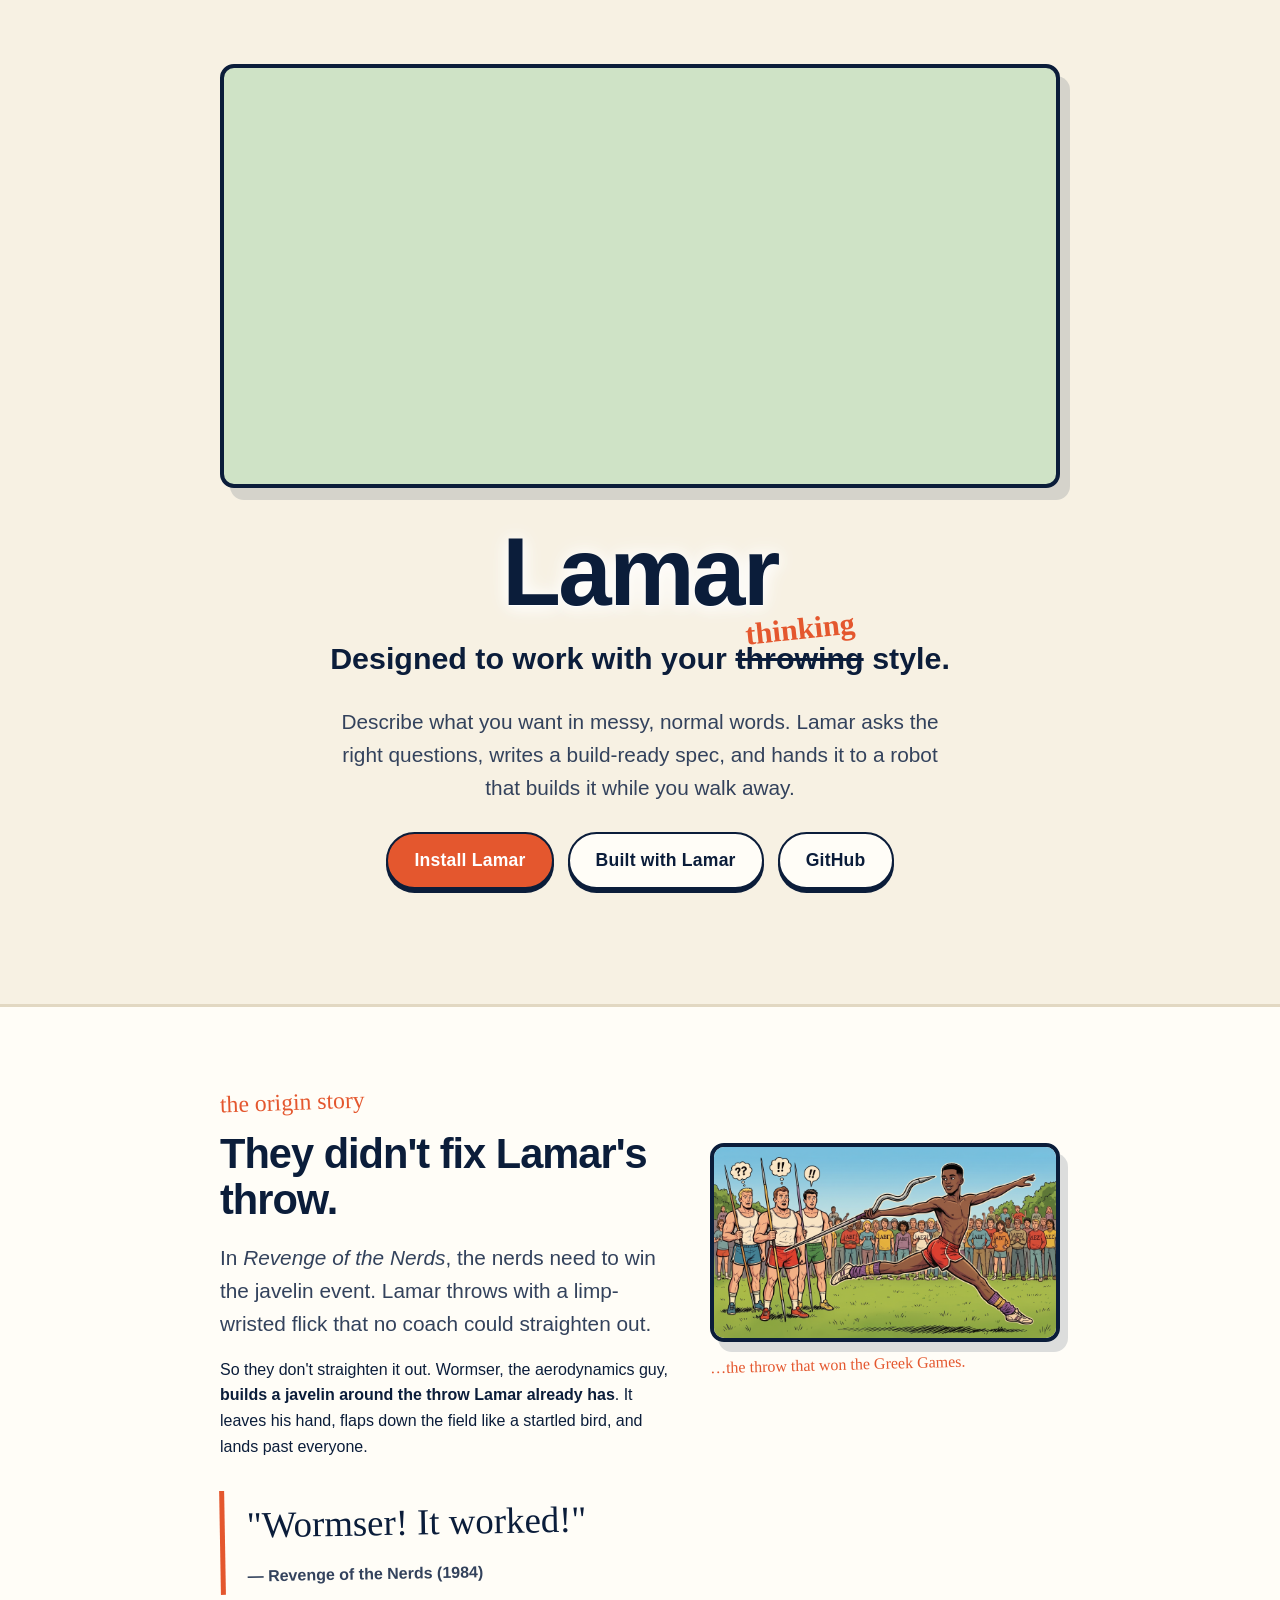
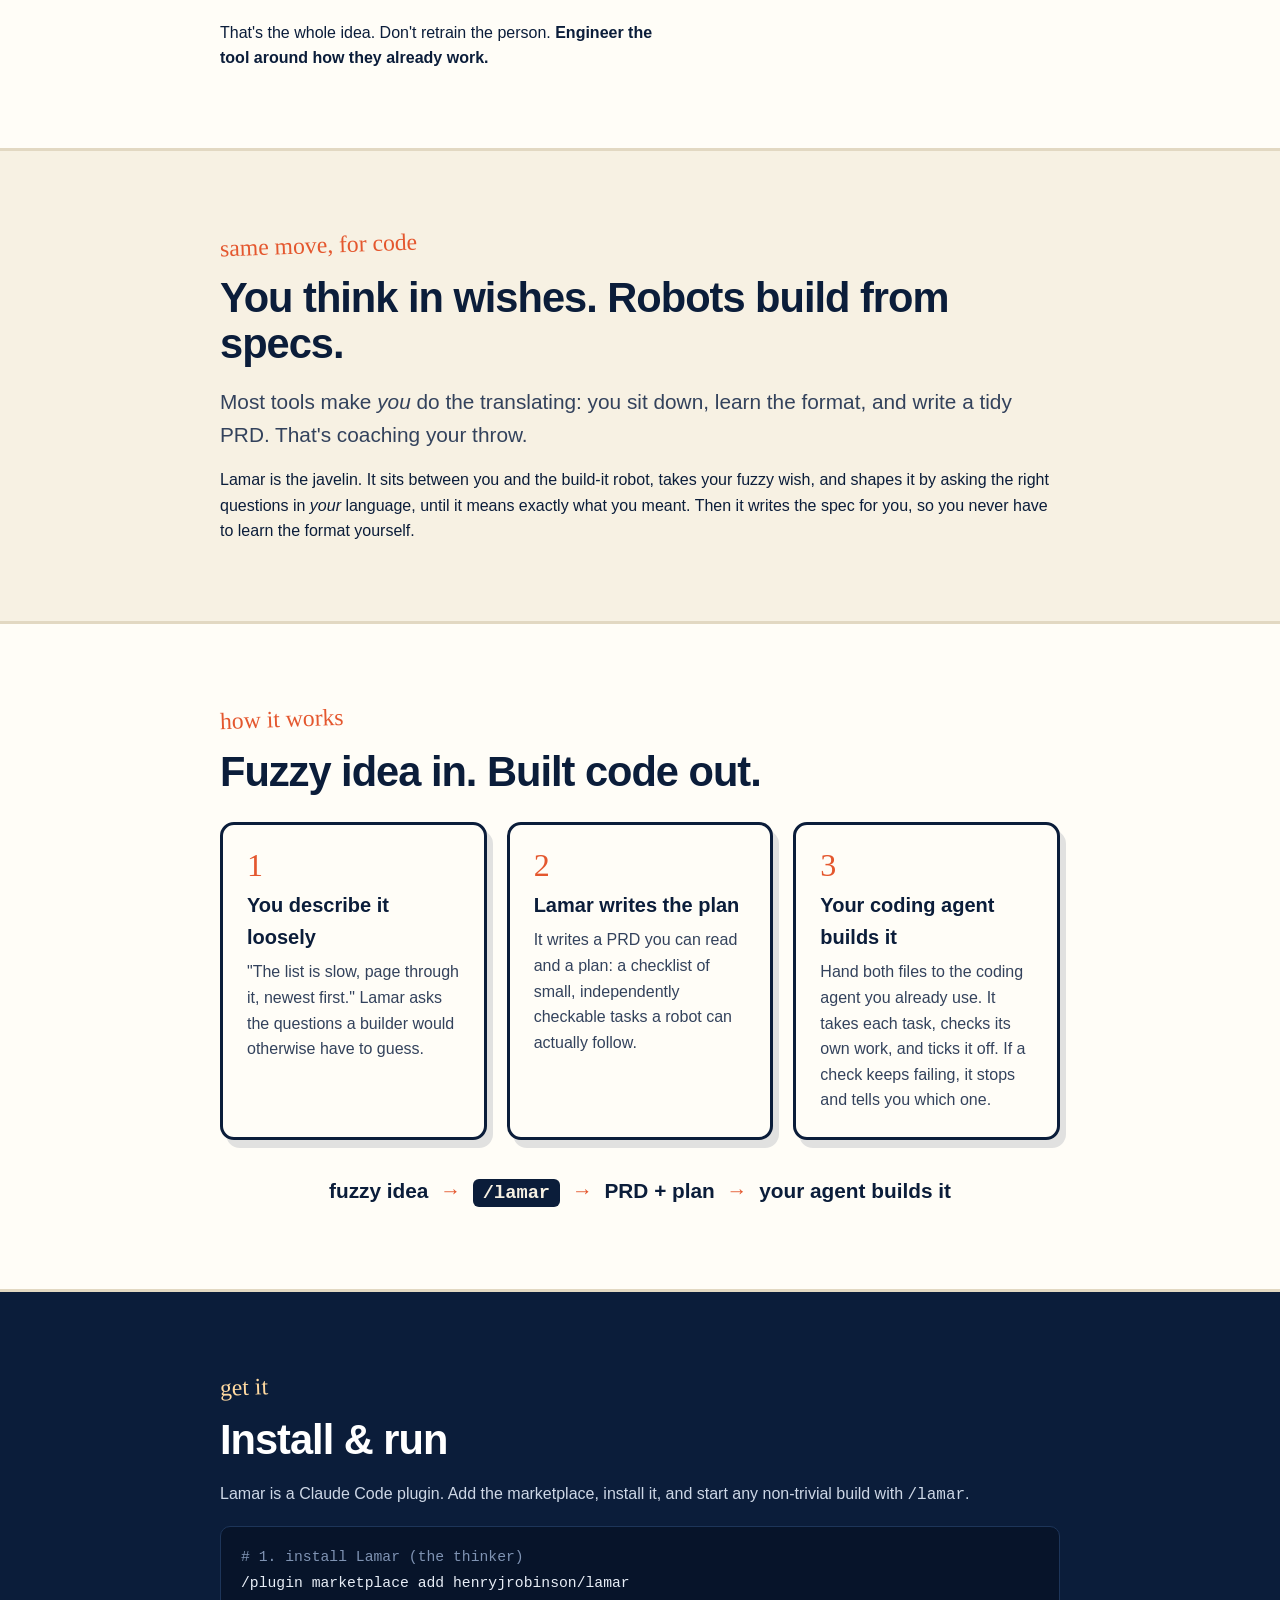
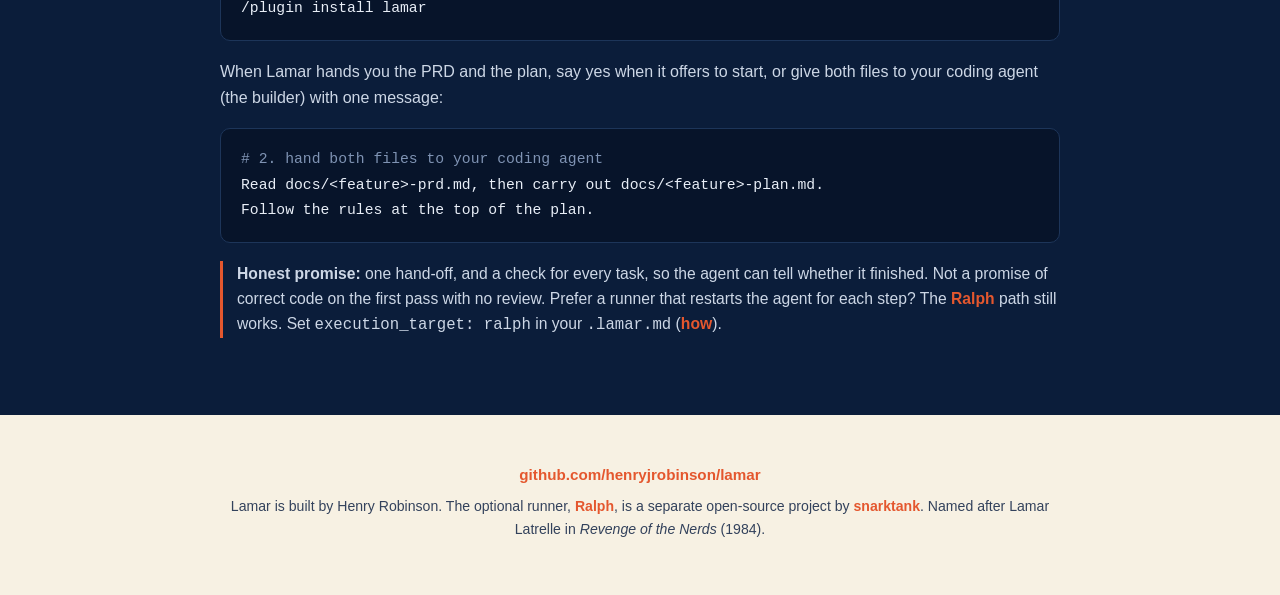
==== commit ec5c17d1: "feat: default hand-off is a PRD plus implementation plan; Ralph prd.json becomes an optional target" ====
--- a/index.html
+++ b/index.html
@@ -4,11 +4,11 @@
   <meta charset="utf-8">
   <meta name="viewport" content="width=device-width, initial-scale=1">
   <title>Lamar — designed to work with your thinking style</title>
-  <meta name="description" content="Lamar is an interview-driven spec tool. It shapes the spec around how you think, then hands a build-ready prd.json to the Ralph autonomous runner. They didn't teach Lamar to throw — they built a javelin for how he already threw.">
+  <meta name="description" content="Lamar is an interview-driven spec tool. It shapes the spec around how you think, then writes a build-ready PRD and implementation plan for your coding agent. They didn't teach Lamar to throw — they built a javelin for how he already threw.">
   <link rel="icon" type="image/png" sizes="512x512" href="assets/brand/favicon-512.png">
   <link rel="icon" type="image/png" sizes="64x64" href="assets/brand/favicon-64.png">
   <meta property="og:title" content="Lamar — designed to work with your thinking style">
-  <meta property="og:description" content="Fuzzy idea in, built code out. Lamar shapes the spec around how you think, then hands it to Ralph to build.">
+  <meta property="og:description" content="Fuzzy idea in, built code out. Lamar shapes the spec around how you think, then hands it to your coding agent to build.">
   <meta property="og:image" content="assets/brand/repo-card-1280x640.png">
   <meta property="og:type" content="website">
   <link rel="stylesheet" href="style.css">
@@ -94,22 +94,22 @@
         </div>
         <div class="card">
           <span class="num">2</span>
-          <h3>Lamar writes the checklist</h3>
-          <p>It writes a <code>prd.json</code>: a checklist of small, independently checkable
-            steps a robot can actually follow.</p>
+          <h3>Lamar writes the plan</h3>
+          <p>It writes a PRD you can read and a plan: a checklist of small, independently
+            checkable tasks a robot can actually follow.</p>
         </div>
         <div class="card">
           <span class="num">3</span>
-          <h3>Ralph builds it</h3>
-          <p><a href="https://github.com/snarktank/ralph">Ralph</a>, a separate open-source
-            runner built by snarktank, takes each step, checks its own work, commits, and ticks
-            it off, until every box is done.</p>
+          <h3>Your coding agent builds it</h3>
+          <p>Hand both files to the coding agent you already use. It takes each task, checks
+            its own work, and ticks it off. If a check keeps failing, it stops and tells
+            you which one.</p>
         </div>
       </div>
       <p class="flow">
         fuzzy idea <span class="arrow">→</span> <code>/lamar</code>
-        <span class="arrow">→</span> <code>prd.json</code>
-        <span class="arrow">→</span> Ralph builds it
+        <span class="arrow">→</span> PRD + plan
+        <span class="arrow">→</span> your agent builds it
       </p>
     </div>
   </section>
@@ -124,16 +124,17 @@
       <pre><code><span class="cmt"># 1. install Lamar (the thinker)</span>
 /plugin marketplace add henryjrobinson/lamar
 /plugin install lamar</code></pre>
-      <p>When Lamar hands you a <code>prd.json</code>, give it to Ralph (the builder) to run
-        the whole thing locally:</p>
-      <pre><code><span class="cmt"># 2. install the runner once, then point it at the file</span>
-git clone https://github.com/snarktank/ralph
-cp prd.json ralph/prd.json
-cd ralph &amp;&amp; ./ralph.sh --tool claude</code></pre>
-      <p class="cost"><strong>Honest cost of entry:</strong> "no private infrastructure" is
-        true, but it isn't zero-setup. You need the Lamar plugin, a clone of
-        <a href="https://github.com/snarktank/ralph">snarktank/ralph</a> (which needs
-        <code>jq</code>), and the <code>claude</code> CLI. All free; three small installs.</p>
+      <p>When Lamar hands you the PRD and the plan, say yes when it offers to start, or give
+        both files to your coding agent (the builder) with one message:</p>
+      <pre><code><span class="cmt"># 2. hand both files to your coding agent</span>
+Read docs/&lt;feature&gt;-prd.md, then carry out docs/&lt;feature&gt;-plan.md.
+Follow the rules at the top of the plan.</code></pre>
+      <p class="cost"><strong>Honest promise:</strong> one hand-off, and a check for every
+        task, so the agent can tell whether it finished. Not a promise of correct code on the
+        first pass with no review. Prefer a runner that restarts the agent for each step? The
+        <a href="https://github.com/snarktank/ralph">Ralph</a> path still works. Set
+        <code>execution_target: ralph</code> in your <code>.lamar.md</code>
+        (<a href="https://github.com/henryjrobinson/lamar#optional-build-with-ralph-instead">how</a>).</p>
     </div>
   </section>
 
@@ -141,7 +142,7 @@
   <footer>
     <div class="wrap">
       <p><a href="https://github.com/henryjrobinson/lamar">github.com/henryjrobinson/lamar</a></p>
-      <p class="small">Lamar is built by Henry Robinson. The runner that builds the specs,
+      <p class="small">Lamar is built by Henry Robinson. The optional runner,
         <a href="https://github.com/snarktank/ralph">Ralph</a>, is a separate open-source
         project by <a href="https://github.com/snarktank/ralph">snarktank</a>. Named after
         Lamar Latrelle in <em>Revenge of the Nerds</em> (1984).</p>
--- a/style.css
+++ b/style.css
@@ -172,8 +172,49 @@
 footer { text-align: center; padding: 48px 0 60px; color: var(--ink-soft); font-size: .95rem; }
 footer .small { margin-top: 8px; font-size: .88rem; }
 
+/* ---- Showcase (Built with Lamar) ---- */
+.showcase { display: grid; grid-template-columns: 1fr; gap: 24px; margin-top: 28px; align-items: center; }
+.showcase-media {
+  border: 4px solid var(--ink);
+  border-radius: 14px;
+  overflow: hidden;
+  box-shadow: 8px 10px 0 rgba(11, 29, 58, .14);
+  background: #0a0f1a;
+}
+.showcase-media img { display: block; width: 100%; height: auto; }
+.showcase-body h3 { font-size: clamp(1.5rem, 1.2rem + 1.2vw, 2.1rem); font-weight: 800; margin-bottom: 10px; }
+.showcase-body p { color: var(--ink-soft); }
+.showcase-body .flow { text-align: left; margin: 16px 0 22px; }
+.showcase-body .btn-row { justify-content: flex-start; }
+
+.statstrip { display: grid; grid-template-columns: repeat(2, 1fr); gap: 14px; margin-top: 34px; }
+.stat {
+  background: var(--paper-2);
+  border: 3px solid var(--ink);
+  border-radius: 14px;
+  box-shadow: 6px 8px 0 rgba(11, 29, 58, .12);
+  padding: 18px 16px;
+  text-align: center;
+}
+.stat .fig { display: block; font-weight: 800; font-size: clamp(1.7rem, 1.2rem + 2.4vw, 2.8rem); letter-spacing: -1.5px; line-height: 1; color: var(--ink); }
+.stat .cap { display: block; margin-top: 8px; font-size: .9rem; line-height: 1.3; color: var(--ink-soft); font-weight: 600; }
+.stat-hero { background: var(--accent); border-color: var(--ink); }
+.stat-hero .fig, .stat-hero .cap { color: #fff; }
+
+.compare {
+  text-align: center;
+  margin-top: 30px;
+  font-weight: 700;
+  font-size: clamp(1rem, .9rem + .6vw, 1.3rem);
+  line-height: 1.7;
+}
+.compare .then { color: var(--ink-soft); text-decoration: line-through; text-decoration-thickness: 2px; text-decoration-color: var(--accent); }
+.compare .now { color: var(--ink); }
+
 /* ---- Tablet+ ---- */
 @media (min-width: 720px) {
   .cards { grid-template-columns: repeat(3, 1fr); }
   .story-grid { display: grid; grid-template-columns: 1.3fr 1fr; gap: 36px; align-items: start; }
-}
+  .showcase { grid-template-columns: 1.05fr .95fr; gap: 40px; }
+  .statstrip { grid-template-columns: repeat(4, 1fr); }
+}
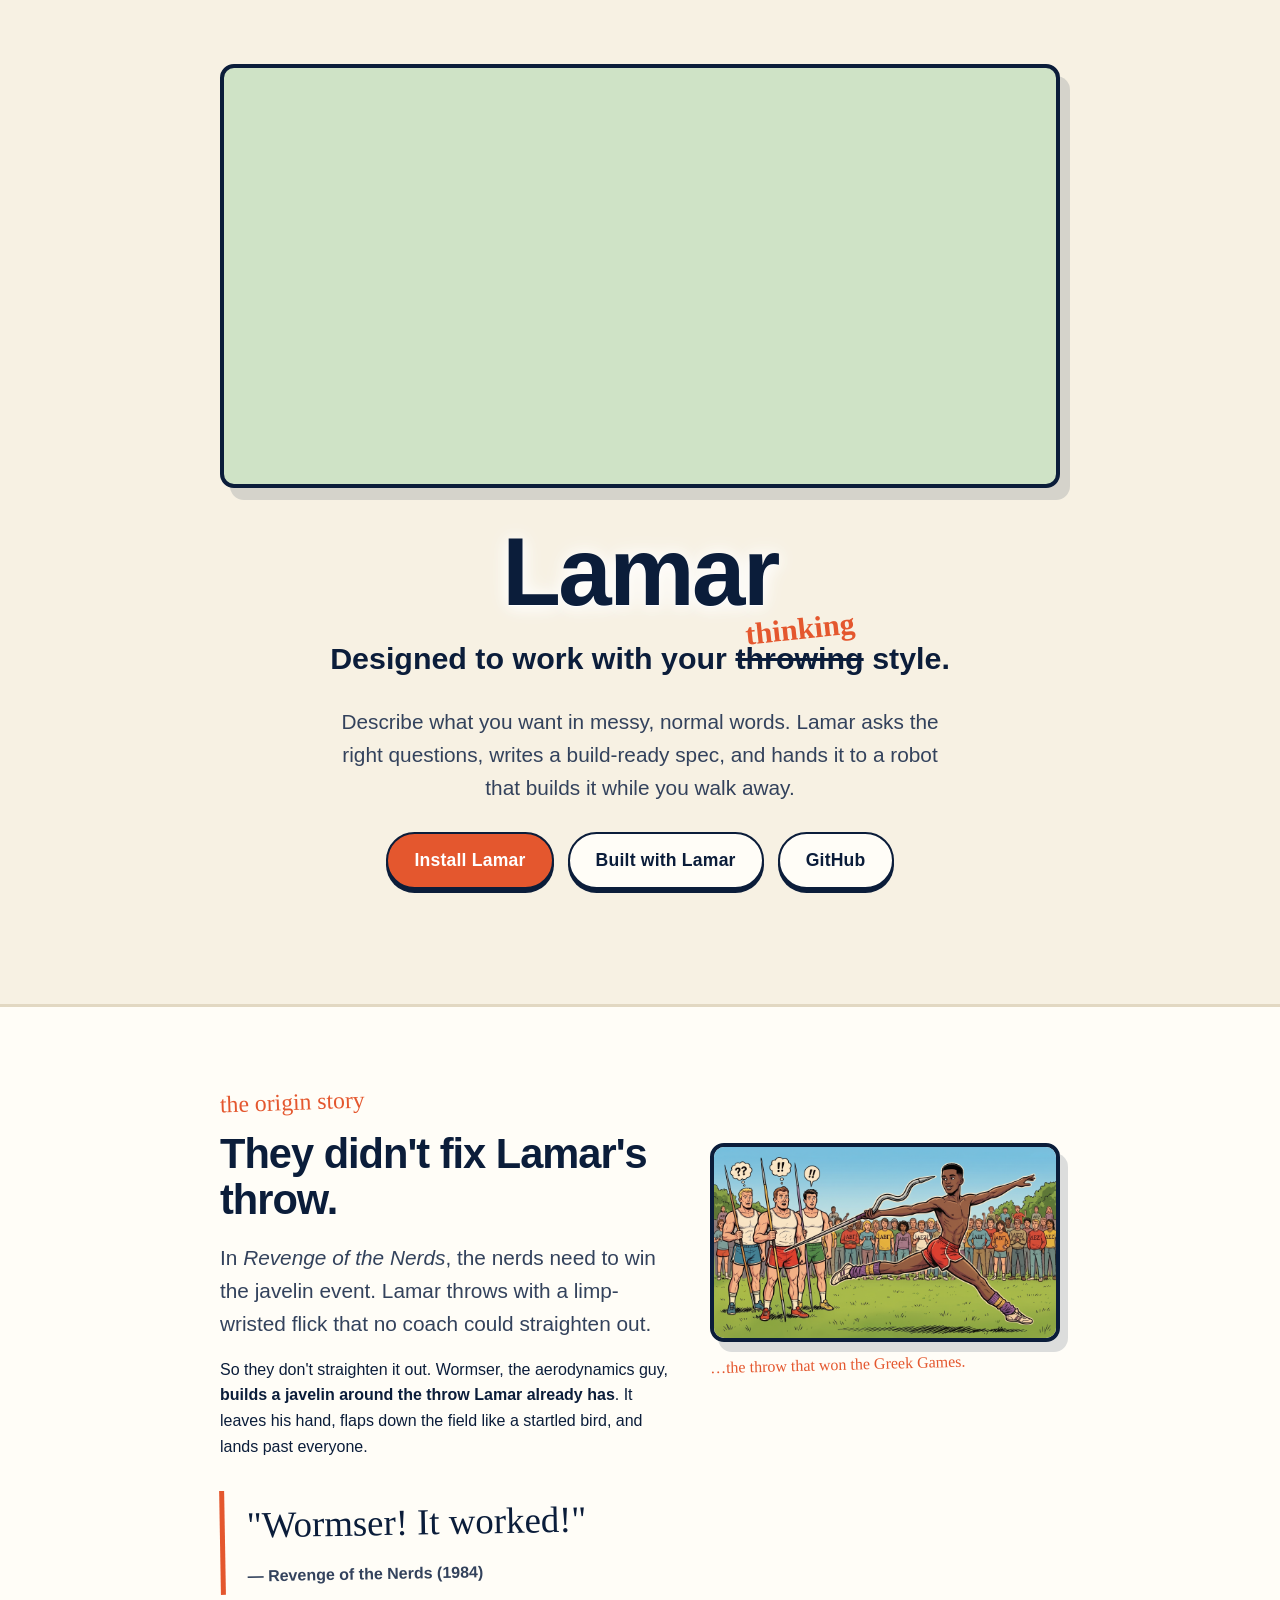
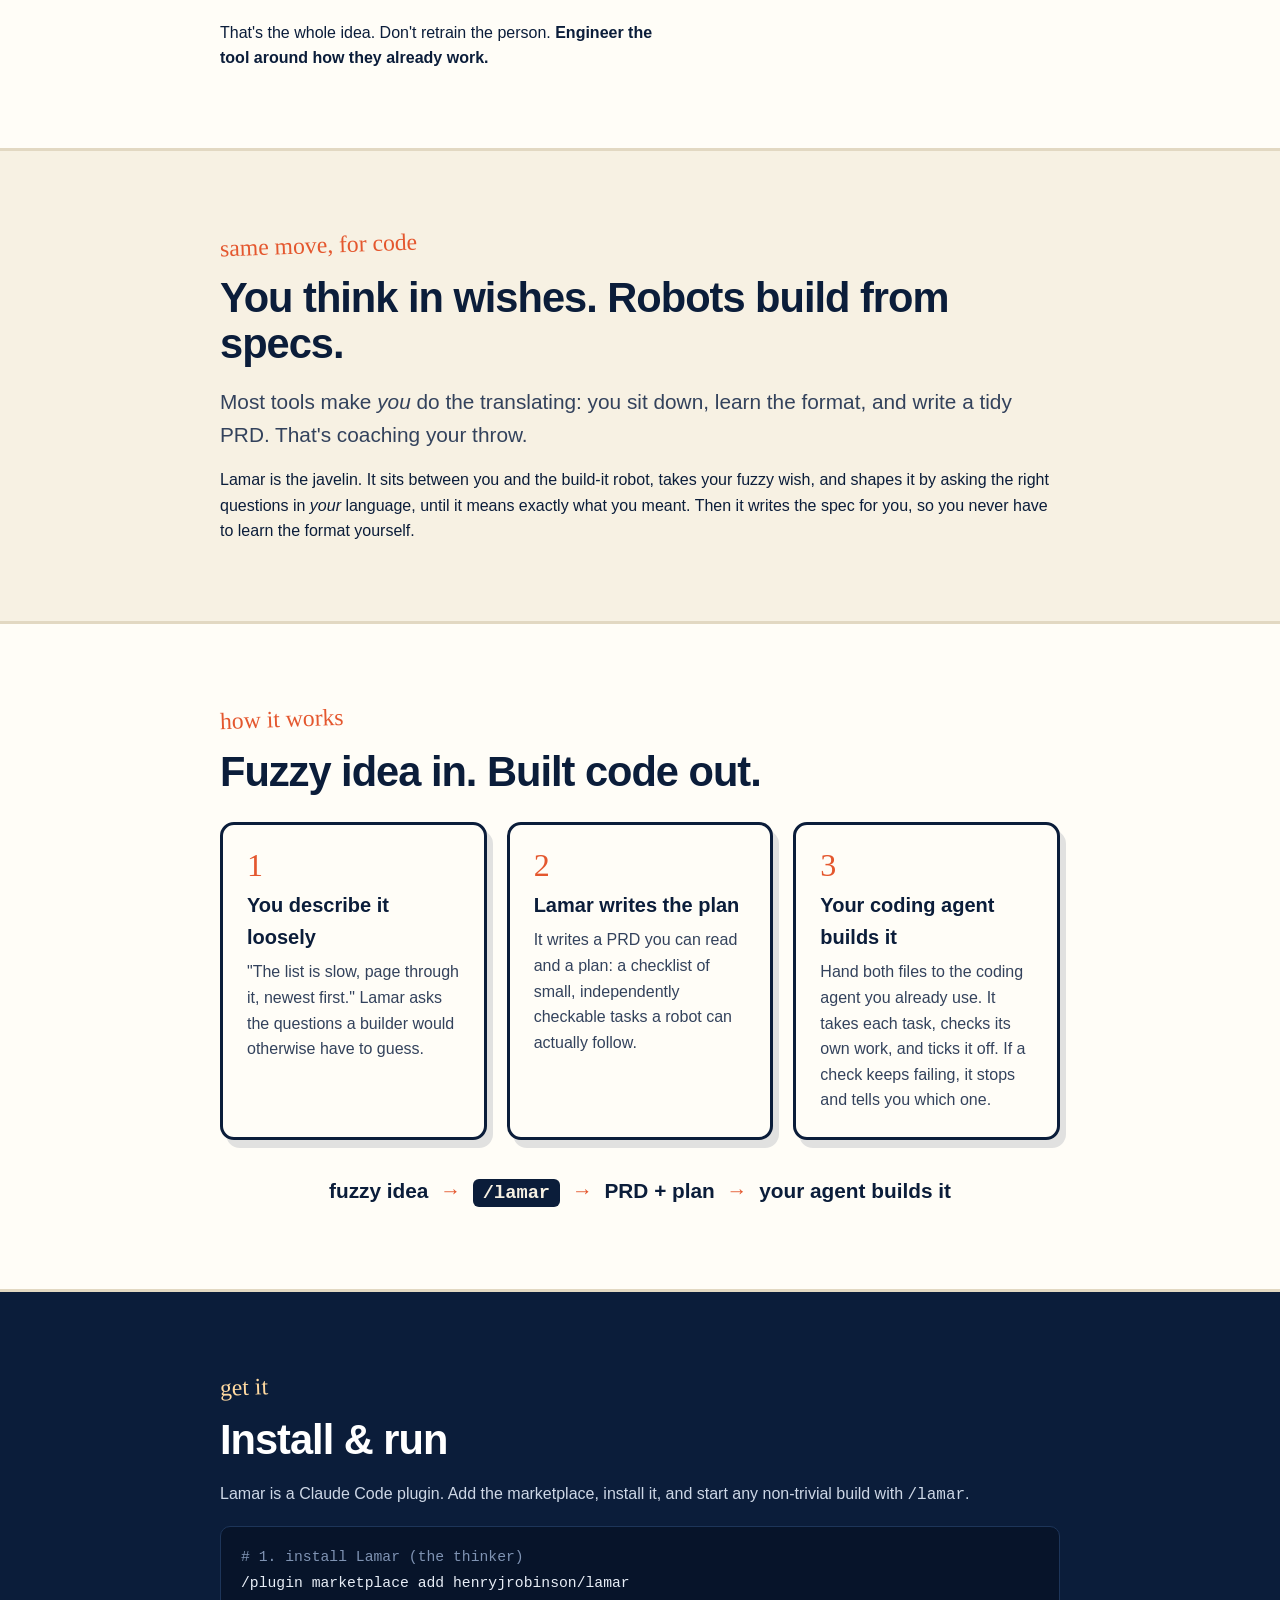
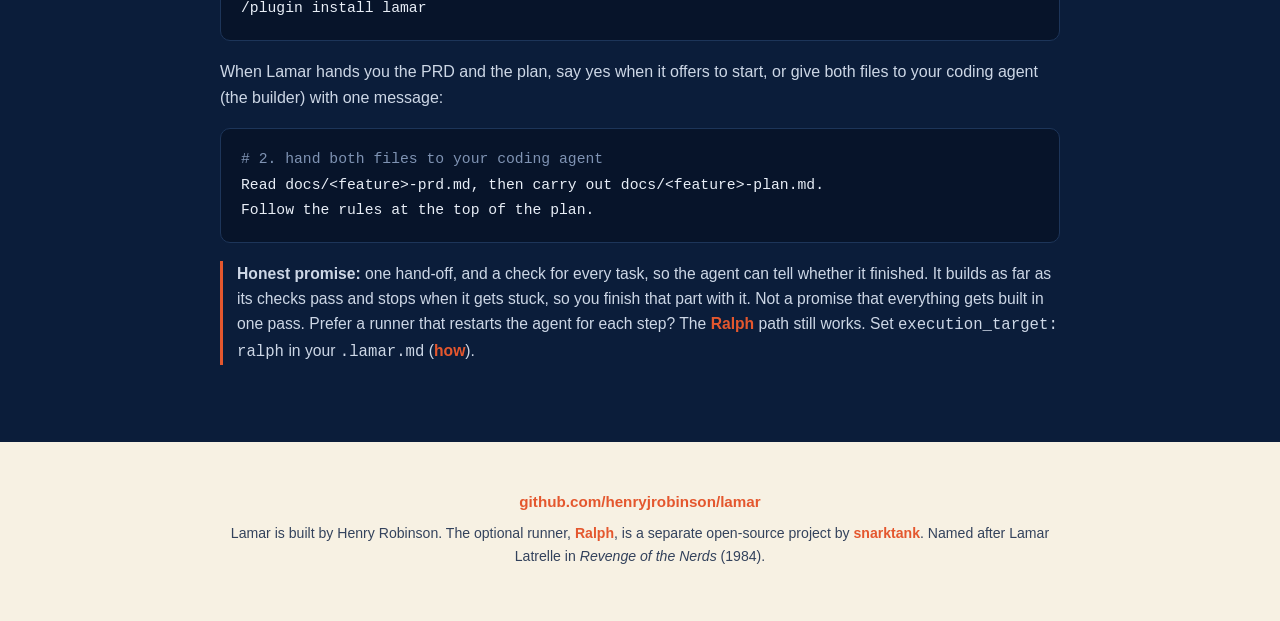
==== commit 6a49a99a: "docs: a stop on a failing check is normal work for the user to finish, not a failed plan" ====
--- a/index.html
+++ b/index.html
@@ -130,8 +130,9 @@
 Read docs/&lt;feature&gt;-prd.md, then carry out docs/&lt;feature&gt;-plan.md.
 Follow the rules at the top of the plan.</code></pre>
       <p class="cost"><strong>Honest promise:</strong> one hand-off, and a check for every
-        task, so the agent can tell whether it finished. Not a promise of correct code on the
-        first pass with no review. Prefer a runner that restarts the agent for each step? The
+        task, so the agent can tell whether it finished. It builds as far as its checks pass and
+        stops when it gets stuck, so you finish that part with it. Not a promise that
+        everything gets built in one pass. Prefer a runner that restarts the agent for each step? The
         <a href="https://github.com/snarktank/ralph">Ralph</a> path still works. Set
         <code>execution_target: ralph</code> in your <code>.lamar.md</code>
         (<a href="https://github.com/henryjrobinson/lamar#optional-build-with-ralph-instead">how</a>).</p>
